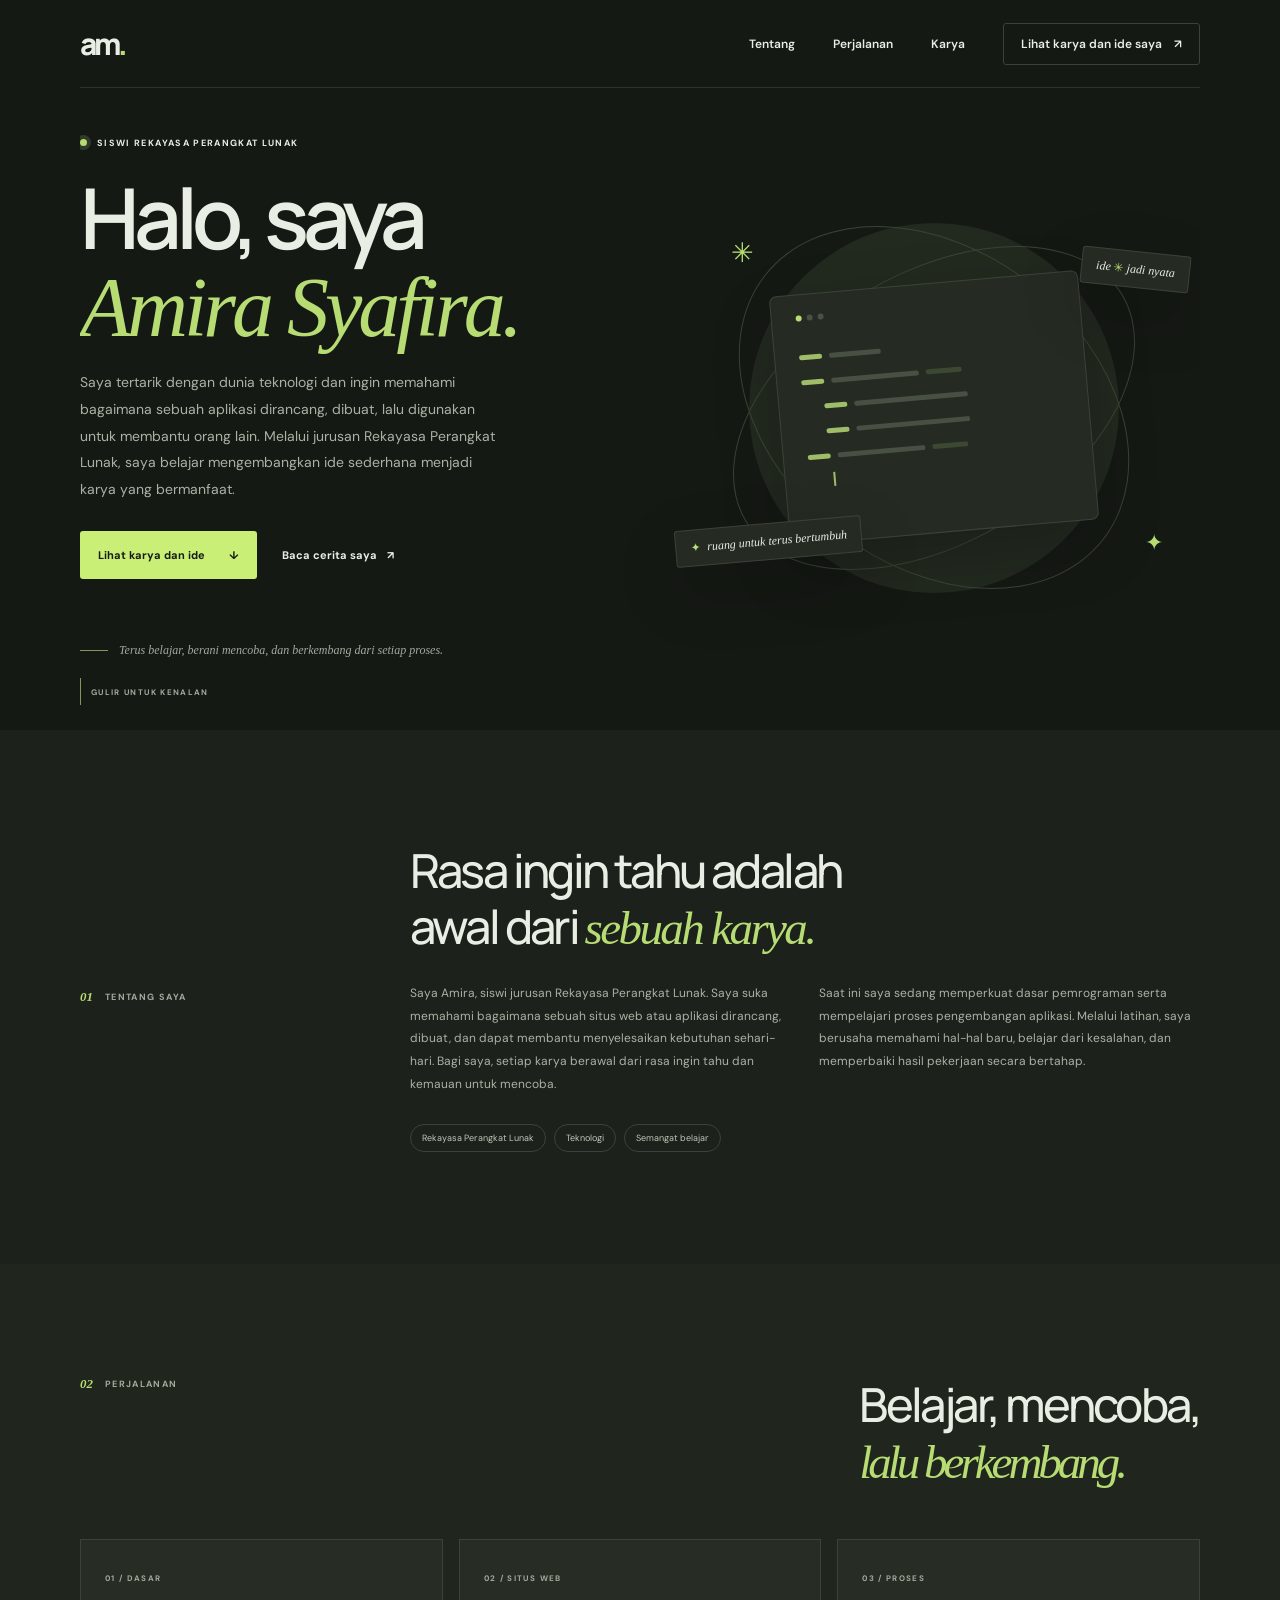
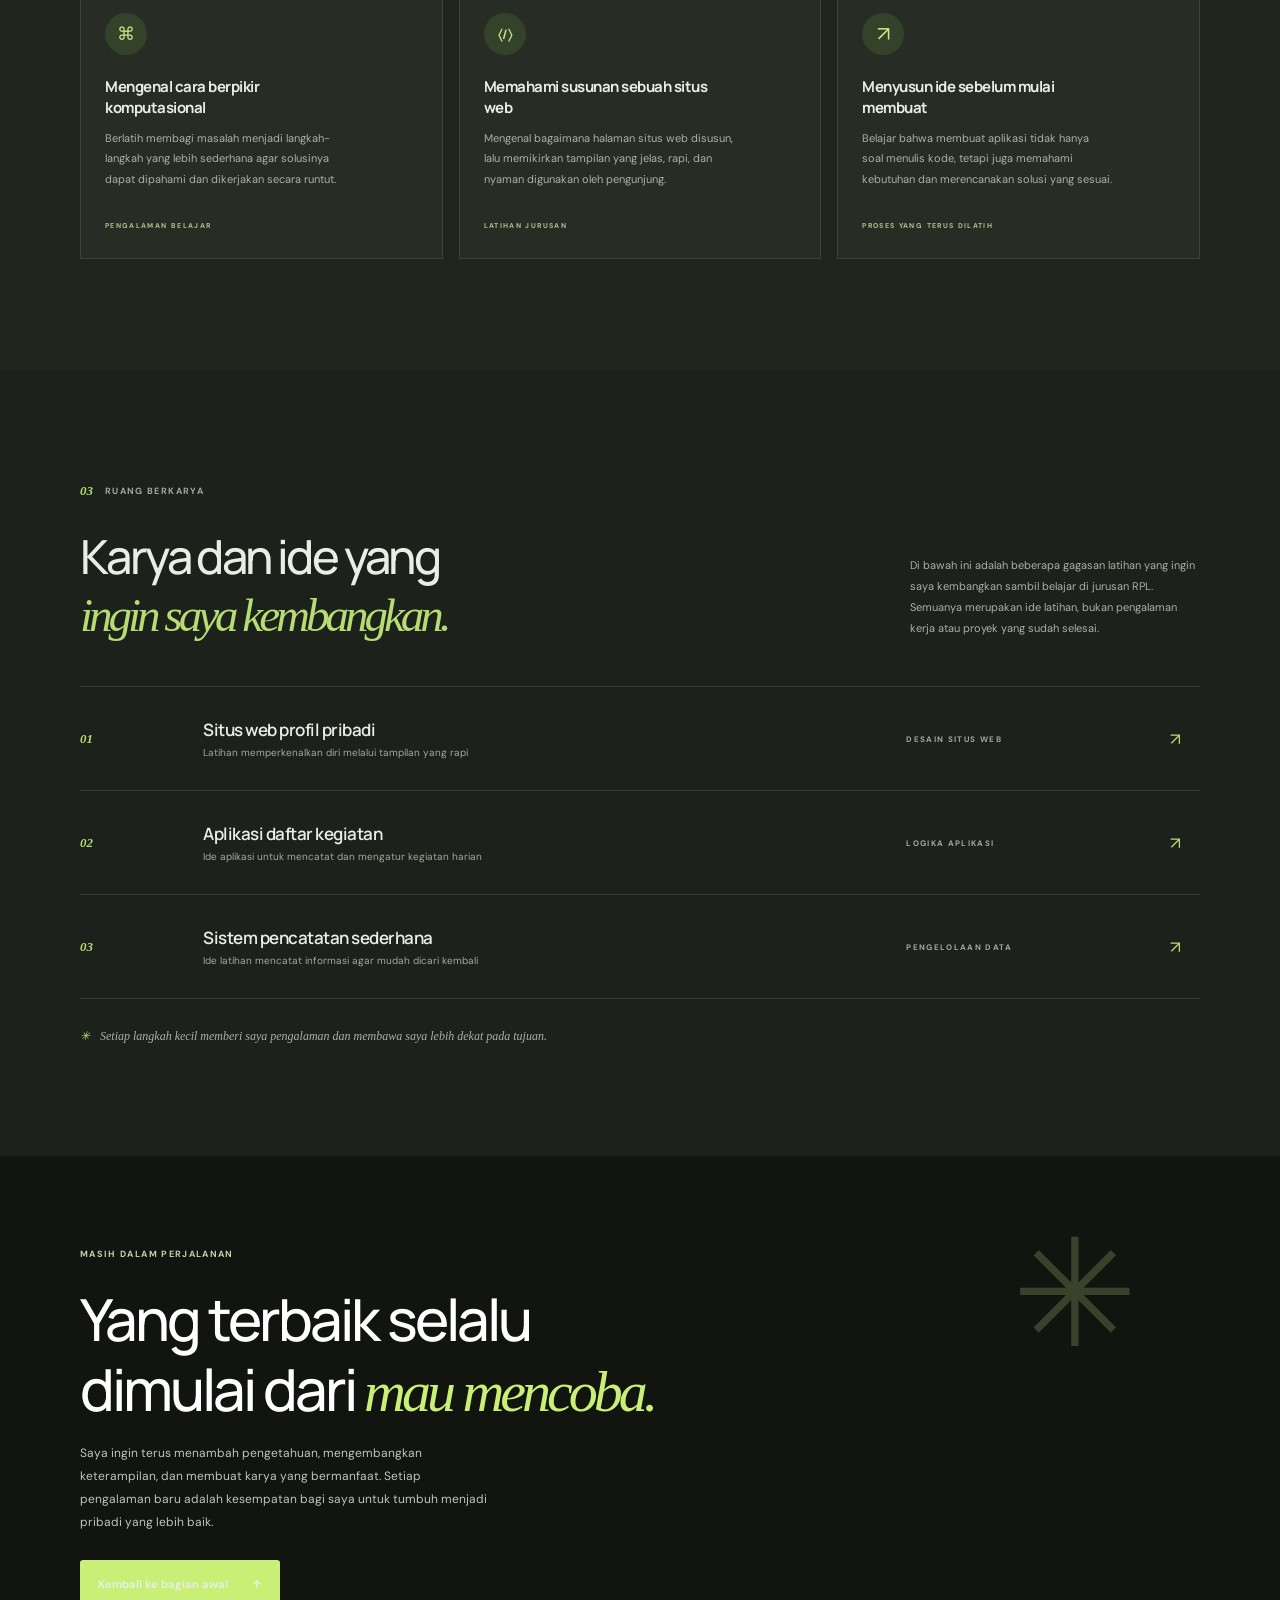
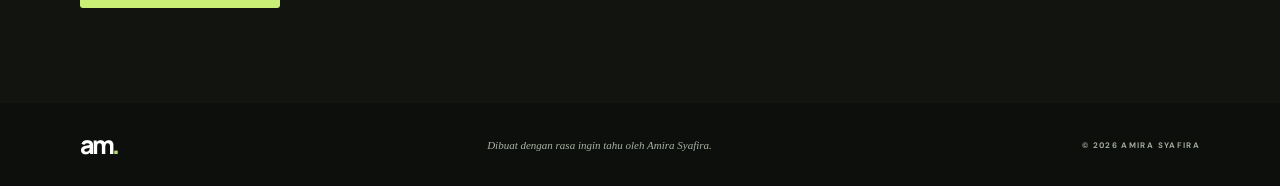
==== index.html @ 63b71360 "Add files via upload" ====
<!doctype html>
<html lang="id">
  <head>
    <meta charset="UTF-8" />
    <meta name="viewport" content="width=device-width, initial-scale=1.0" />
    <meta
      name="description"
      content="Portofolio Amira Syafira, siswi Rekayasa Perangkat Lunak yang tertarik mempelajari pembuatan situs web dan aplikasi."
    />
    <title>Amira Syafira — Portofolio RPL</title>
    <link rel="preconnect" href="https://fonts.googleapis.com" />
    <link rel="preconnect" href="https://fonts.gstatic.com" crossorigin />
    <link
      href="https://fonts.googleapis.com/css2?family=DM+Sans:wght@400;500;600;700&family=Manrope:wght@400;500;600;700;800&display=swap"
      rel="stylesheet"
    />
    <link rel="stylesheet" href="style.css" />
    <script src="script.js" defer></script>
  </head>
  <body>
    <header class="site-header">
      <nav class="nav container" aria-label="Navigasi utama">
        <a class="brand" href="#beranda" aria-label="Amira, kembali ke beranda">
          am<span>.</span>
        </a>
        <button
          class="menu-toggle"
          type="button"
          aria-label="Buka menu"
          aria-expanded="false"
          aria-controls="nav-links"
        >
          <span></span>
          <span></span>
        </button>
        <div class="nav-links" id="nav-links">
          <a href="#tentang">Tentang</a>
          <a href="#perjalanan">Perjalanan</a>
          <a href="#karya">Karya</a>
          <a class="nav-cta" href="#karya">Lihat karya dan ide saya <span>↗</span></a>
        </div>
      </nav>
    </header>

    <main>
      <section class="hero container" id="beranda">
        <div class="hero-copy">
          <p class="eyebrow"><span class="status-dot"></span> SISWI REKAYASA PERANGKAT LUNAK</p>
          <h1>Halo, saya<br /><span>Amira Syafira.</span></h1>
          <p class="hero-description">
            Saya tertarik dengan dunia teknologi dan ingin memahami bagaimana
            sebuah aplikasi dirancang, dibuat, lalu digunakan untuk membantu
            orang lain. Melalui jurusan Rekayasa Perangkat Lunak, saya belajar
            mengembangkan ide sederhana menjadi karya yang bermanfaat.
          </p>
          <div class="hero-actions">
            <a class="button button-dark" href="#karya">Lihat karya dan ide <span>↓</span></a>
            <a class="text-link" href="#tentang">Baca cerita saya <span>↗</span></a>
          </div>
          <div class="hero-note">
            <span class="note-line"></span>
            <span>Terus belajar, berani mencoba, dan berkembang dari setiap proses.</span>
          </div>
        </div>
        <div class="hero-art" aria-label="Ilustrasi dekoratif bertema teknologi">
          <div class="art-orbit orbit-one"></div>
          <div class="art-orbit orbit-two"></div>
          <div class="art-card">
            <div class="art-card-top"><span></span><span></span><span></span></div>
            <div class="code-line line-short"><i></i><b></b></div>
            <div class="code-line"><i></i><b></b><em></em></div>
            <div class="code-line line-indent"><i></i><b></b></div>
            <div class="code-line line-indent line-short"><i></i><b></b></div>
            <div class="code-line"><i></i><b></b><em></em></div>
            <div class="code-cursor"></div>
          </div>
          <div class="art-sticker sticker-top">ide <span>✳</span> jadi nyata</div>
          <div class="art-sticker sticker-bottom"><span class="sparkle">✦</span> ruang untuk terus bertumbuh</div>
          <div class="art-star star-one">✳</div>
          <div class="art-star star-two">✦</div>
        </div>
        <a class="scroll-hint" href="#tentang"><span></span> GULIR UNTUK KENALAN</a>
      </section>

      <section class="about section" id="tentang">
        <div class="container about-grid">
          <div class="section-label">
            <span class="section-number">01</span>
            <span>TENTANG SAYA</span>
          </div>
          <div class="about-content">
            <h2>Rasa ingin tahu adalah<br />awal dari <span>sebuah karya.</span></h2>
            <div class="about-columns">
              <p>
                Saya Amira, siswi jurusan Rekayasa Perangkat Lunak. Saya suka
                memahami bagaimana sebuah situs web atau aplikasi dirancang,
                dibuat, dan dapat membantu menyelesaikan kebutuhan sehari-hari.
                Bagi saya, setiap karya berawal dari rasa ingin tahu dan
                kemauan untuk mencoba.
              </p>
              <p>
                Saat ini saya sedang memperkuat dasar pemrograman serta
                mempelajari proses pengembangan aplikasi. Melalui latihan,
                saya berusaha memahami hal-hal baru, belajar dari kesalahan,
                dan memperbaiki hasil pekerjaan secara bertahap.
              </p>
            </div>
            <div class="about-tags">
              <span>Rekayasa Perangkat Lunak</span><span>Teknologi</span><span>Semangat belajar</span>
            </div>
          </div>
        </div>
      </section>

      <section class="journey section" id="perjalanan">
        <div class="container">
          <div class="section-heading">
            <div class="section-label">
              <span class="section-number">02</span>
              <span>PERJALANAN</span>
            </div>
            <h2>Belajar, mencoba,<br /><span>lalu berkembang.</span></h2>
          </div>
          <div class="journey-grid">
            <article class="journey-card">
              <span class="card-index">01 / DASAR</span>
              <div class="journey-icon">⌘</div>
              <h3>Mengenal cara berpikir komputasional</h3>
              <p>
                Berlatih membagi masalah menjadi langkah-langkah yang lebih
                sederhana agar solusinya dapat dipahami dan dikerjakan secara
                runtut.
              </p>
              <span class="card-caption">PENGALAMAN BELAJAR</span>
            </article>
            <article class="journey-card">
              <span class="card-index">02 / SITUS WEB</span>
              <div class="journey-icon icon-web">〈/〉</div>
              <h3>Memahami susunan sebuah situs web</h3>
              <p>
                Mengenal bagaimana halaman situs web disusun, lalu memikirkan
                tampilan yang jelas, rapi, dan nyaman digunakan oleh pengunjung.
              </p>
              <span class="card-caption">LATIHAN JURUSAN</span>
            </article>
            <article class="journey-card">
              <span class="card-index">03 / PROSES</span>
              <div class="journey-icon icon-process">↗</div>
              <h3>Menyusun ide sebelum mulai membuat</h3>
              <p>
                Belajar bahwa membuat aplikasi tidak hanya soal menulis kode,
                tetapi juga memahami kebutuhan dan merencanakan solusi yang
                sesuai.
              </p>
              <span class="card-caption">PROSES YANG TERUS DILATIH</span>
            </article>
          </div>
        </div>
      </section>

      <section class="work section" id="karya">
        <div class="container">
          <div class="work-heading">
            <div>
              <div class="section-label">
                <span class="section-number">03</span>
                <span>RUANG BERKARYA</span>
              </div>
              <h2>              Karya dan ide yang<br /><span>ingin saya kembangkan.</span></h2>
            </div>
            <p>
              Di bawah ini adalah beberapa gagasan latihan yang ingin saya
              kembangkan sambil belajar di jurusan RPL. Semuanya merupakan ide
              latihan, bukan pengalaman kerja atau proyek yang sudah selesai.
            </p>
          </div>
          <div class="project-list">
            <article class="project-row">
              <span class="project-number">01</span>
              <div class="project-name">
                <h3>Situs web profil pribadi</h3>
                <p>Latihan memperkenalkan diri melalui tampilan yang rapi</p>
              </div>
              <span class="project-type">DESAIN SITUS WEB</span>
              <span class="project-arrow" aria-hidden="true">↗</span>
            </article>
            <article class="project-row">
              <span class="project-number">02</span>
              <div class="project-name">
                <h3>Aplikasi daftar kegiatan</h3>
                <p>Ide aplikasi untuk mencatat dan mengatur kegiatan harian</p>
              </div>
              <span class="project-type">LOGIKA APLIKASI</span>
              <span class="project-arrow" aria-hidden="true">↗</span>
            </article>
            <article class="project-row">
              <span class="project-number">03</span>
              <div class="project-name">
                <h3>Sistem pencatatan sederhana</h3>
                <p>Ide latihan mencatat informasi agar mudah dicari kembali</p>
              </div>
              <span class="project-type">PENGELOLAAN DATA</span>
              <span class="project-arrow" aria-hidden="true">↗</span>
            </article>
          </div>
          <p class="work-footnote"><span>✳</span> Setiap langkah kecil memberi saya pengalaman dan membawa saya lebih dekat pada tujuan.</p>
        </div>
      </section>

      <section class="closing">
        <div class="container closing-content">
          <p class="eyebrow">MASIH DALAM PERJALANAN</p>
          <h2>Yang terbaik selalu<br />dimulai dari <span>mau mencoba.</span></h2>
          <p>
            Saya ingin terus menambah pengetahuan, mengembangkan keterampilan,
            dan membuat karya yang bermanfaat. Setiap pengalaman baru adalah
            kesempatan bagi saya untuk tumbuh menjadi pribadi yang lebih baik.
          </p>
          <a class="button button-light" href="#beranda">Kembali ke bagian awal <span>↑</span></a>
          <div class="closing-decoration">✳</div>
        </div>
      </section>
    </main>

    <footer class="footer">
      <div class="container footer-content">
        <a class="brand" href="#beranda">am<span>.</span></a>
        <p>Dibuat dengan rasa ingin tahu oleh Amira Syafira.</p>
        <span>© <span id="year"></span> AMIRA SYAFIRA</span>
      </div>
    </footer>
  </body>
</html>
---- style.css ----
:root {
  color-scheme: dark;
  --ink: #e9eee5;
  --muted: #aab2a4;
  --paper: #151914;
  --white: #f3f5ef;
  --green: #c9ef77;
  --line: #343a31;
  --serif: Georgia, "Times New Roman", serif;
  --sans: "DM Sans", sans-serif;
  --display: "Manrope", sans-serif;
}

* {
  box-sizing: border-box;
}

html {
  scroll-behavior: smooth;
}

body {
  margin: 0;
  color: var(--ink);
  background: var(--paper);
  font-family: var(--sans);
  -webkit-font-smoothing: antialiased;
}

a {
  color: inherit;
  text-decoration: none;
}

.container {
  width: min(1120px, calc(100% - 64px));
  margin: 0 auto;
}

.site-header {
  position: absolute;
  z-index: 5;
  top: 0;
  right: 0;
  left: 0;
}

.nav {
  display: flex;
  height: 88px;
  align-items: center;
  justify-content: space-between;
  border-bottom: 1px solid rgb(32 35 31 / 9%);
}

.brand {
  font-family: var(--display);
  font-size: 30px;
  font-weight: 800;
  letter-spacing: -3px;
}

.brand span {
  color: #7a9e33;
}

.nav-links {
  display: flex;
  align-items: center;
  gap: 38px;
  font-size: 12px;
  font-weight: 600;
}

.nav-links > a:not(.nav-cta) {
  transition: color 180ms ease;
}

.nav-links > a:not(.nav-cta):hover,
.text-link:hover {
  color: #688a28;
}

.nav-cta {
  padding: 12px 17px;
  border: 1px solid #d9dcd4;
  border-radius: 3px;
}

.nav-cta span {
  margin-left: 9px;
}

.menu-toggle {
  display: none;
}

.hero {
  position: relative;
  display: grid;
  overflow: clip;
  min-height: 730px;
  grid-template-columns: 1.05fr 0.95fr;
  align-items: center;
  padding-top: 85px;
}

.hero-copy {
  position: relative;
  z-index: 1;
  padding: 22px 0 42px;
}

.eyebrow,
.section-label,
.card-index,
.card-caption,
.project-number,
.project-type,
.scroll-hint,
.footer-content > span {
  font-size: 9px;
  font-weight: 700;
  letter-spacing: 1.35px;
}

.eyebrow {
  display: flex;
  align-items: center;
  gap: 10px;
}

.status-dot {
  width: 7px;
  height: 7px;
  border-radius: 50%;
  background: #81a53e;
  box-shadow: 0 0 0 4px #e8efd9;
}

h1,
h2,
h3,
p {
  margin-top: 0;
}

.hero h1 {
  margin: 24px 0 18px;
  font-family: var(--display);
  font-size: clamp(52px, 6.7vw, 84px);
  font-weight: 600;
  letter-spacing: -6px;
  line-height: 1.04;
}

.hero h1 span,
.section-heading h2 span,
.work-heading h2 span,
.closing h2 span {
  color: #809e42;
  font-family: var(--serif);
  font-weight: 400;
  font-style: italic;
  letter-spacing: -4px;
}

.hero-description {
  max-width: 430px;
  color: var(--muted);
  font-size: 14px;
  line-height: 1.9;
}

.hero-actions {
  display: flex;
  align-items: center;
  gap: 25px;
  margin-top: 29px;
}

.button {
  display: inline-flex;
  min-height: 48px;
  align-items: center;
  justify-content: center;
  gap: 24px;
  padding: 0 18px;
  border-radius: 3px;
  font-size: 11px;
  font-weight: 700;
  transition: transform 180ms ease, background 180ms ease;
}

.button:hover {
  transform: translateY(-2px);
}

.button-dark {
  color: var(--white);
  background: var(--ink);
}

.button-dark:hover {
  background: #3b4431;
}

.text-link {
  font-size: 11px;
  font-weight: 700;
  transition: color 180ms ease;
}

.text-link span {
  margin-left: 7px;
}

.hero-note {
  display: flex;
  align-items: center;
  gap: 11px;
  margin-top: 64px;
  color: #83877e;
  font-family: var(--serif);
  font-size: 12px;
  font-style: italic;
}

.note-line {
  width: 28px;
  height: 1px;
  background: #a7b67c;
}

.hero-art {
  position: relative;
  display: grid;
  min-height: 470px;
  place-items: center;
  isolation: isolate;
}

.hero-art::before {
  position: absolute;
  z-index: -2;
  width: 370px;
  height: 370px;
  border-radius: 50%;
  background: #eef0e7;
  content: "";
}

.art-orbit {
  position: absolute;
  z-index: -1;
  width: 440px;
  height: 270px;
  border: 1px solid #dce1d2;
  border-radius: 50%;
  transform: rotate(-31deg);
}

.orbit-two {
  width: 430px;
  height: 315px;
  transform: rotate(38deg);
}

.art-card {
  position: relative;
  width: 310px;
  min-height: 250px;
  padding: 20px 24px;
  border: 1px solid #e6e8df;
  border-radius: 7px;
  background: #fff;
  box-shadow: 0 24px 65px rgb(34 42 23 / 10%);
  transform: rotate(-5deg);
}

.art-card-top {
  display: flex;
  gap: 5px;
  margin-bottom: 28px;
}

.art-card-top span {
  width: 6px;
  height: 6px;
  border-radius: 50%;
  background: #e1e4dc;
}

.art-card-top span:first-child {
  background: #b6d681;
}

.code-line {
  display: flex;
  height: 17px;
  align-items: center;
  gap: 7px;
  margin-bottom: 8px;
}

.code-line i,
.code-line b,
.code-line em {
  display: block;
  height: 5px;
  border-radius: 5px;
}

.code-line i {
  width: 23px;
  background: #b4c77c;
}

.code-line b {
  width: 88px;
  background: #e5e8e0;
}

.code-line em {
  width: 36px;
  background: #dce7c7;
}

.line-short b {
  width: 52px;
}

.line-indent {
  padding-left: 21px;
}

.line-indent b {
  width: 114px;
}

.code-cursor {
  width: 2px;
  height: 14px;
  margin: 5px 0 0 24px;
  background: #829e4b;
}

.art-sticker {
  position: absolute;
  padding: 10px 14px;
  border: 1px solid #e3e5dc;
  border-radius: 3px;
  background: #fff;
  box-shadow: 0 8px 26px rgb(34 42 23 / 6%);
  font-family: var(--serif);
  font-size: 12px;
  font-style: italic;
}

.sticker-top {
  top: 78px;
  right: 10px;
  transform: rotate(6deg);
}

.sticker-top span {
  color: #86a84e;
  font-style: normal;
}

.sticker-bottom {
  bottom: 83px;
  left: 7px;
  transform: rotate(-5deg);
}

.sparkle {
  margin-right: 4px;
  color: #91aa63;
  font-style: normal;
}

.art-star {
  position: absolute;
  color: #819e46;
}

.star-one {
  top: 62px;
  left: 63px;
  font-size: 27px;
}

.star-two {
  right: 37px;
  bottom: 86px;
  font-size: 22px;
}

.scroll-hint {
  position: absolute;
  bottom: 25px;
  left: 0;
  display: flex;
  align-items: center;
  gap: 10px;
  color: #92968d;
  font-size: 8px;
}

.scroll-hint span {
  width: 1px;
  height: 27px;
  background: #aab786;
}

.section {
  padding: 112px 0;
}

.about {
  background: #fff;
}

.about-grid {
  display: grid;
  grid-template-columns: 0.72fr 2fr;
  gap: 45px;
}

.section-label {
  display: flex;
  align-items: center;
  gap: 12px;
  color: #656a60;
}

.section-number {
  color: #8ca75a;
  font-family: var(--serif);
  font-size: 13px;
  font-style: italic;
  letter-spacing: 0;
}

.about-content h2,
.section-heading h2,
.work-heading h2,
.closing h2 {
  margin-bottom: 25px;
  font-family: var(--display);
  font-size: clamp(32px, 4vw, 47px);
  font-weight: 500;
  letter-spacing: -2.6px;
  line-height: 1.2;
}

.about-content h2 span {
  color: #809e42;
  font-family: var(--serif);
  font-weight: 400;
  font-style: italic;
}

.about-columns {
  display: grid;
  grid-template-columns: 1fr 1fr;
  gap: 28px;
}

.about-columns p,
.journey-card p,
.work-heading > p,
.closing-content > p:not(.eyebrow) {
  color: var(--muted);
  font-size: 12px;
  line-height: 1.9;
}

.about-tags {
  display: flex;
  flex-wrap: wrap;
  gap: 8px;
  margin-top: 16px;
}

.about-tags span {
  padding: 7px 11px;
  border: 1px solid #e4e7de;
  border-radius: 30px;
  color: #656a60;
  font-size: 9px;
}

.journey {
  background: #f1f3eb;
}

.section-heading {
  display: flex;
  align-items: flex-start;
  justify-content: space-between;
  margin-bottom: 48px;
}

.section-heading .section-label {
  margin-bottom: 29px;
}

.section-heading h2,
.work-heading h2 {
  margin-bottom: 0;
}

.journey-grid {
  display: grid;
  grid-template-columns: repeat(3, 1fr);
  gap: 16px;
}

.journey-card {
  position: relative;
  min-height: 280px;
  padding: 25px 24px;
  border: 1px solid #e1e5d9;
  background: rgb(255 255 255 / 54%);
}

.card-index {
  color: #92978d;
  font-size: 8px;
}

.journey-icon {
  display: grid;
  width: 42px;
  height: 42px;
  margin: 27px 0 21px;
  place-items: center;
  border-radius: 50%;
  background: #e5edda;
  color: #617c34;
  font-size: 18px;
}

.icon-web {
  font-family: var(--display);
  font-size: 13px;
  font-weight: 700;
}

.icon-process {
  font-size: 21px;
}

.journey-card h3 {
  max-width: 230px;
  margin-bottom: 10px;
  font-family: var(--display);
  font-size: 15px;
  font-weight: 700;
  letter-spacing: -0.5px;
  line-height: 1.4;
}

.journey-card p {
  max-width: 250px;
  margin-bottom: 22px;
  font-size: 11px;
}

.card-caption {
  color: #899274;
  font-size: 7px;
}

.work {
  background: #fff;
}

.work-heading {
  display: flex;
  align-items: flex-end;
  justify-content: space-between;
  margin-bottom: 43px;
}

.work-heading .section-label {
  margin-bottom: 29px;
}

.work-heading > p {
  max-width: 290px;
  margin-bottom: 4px;
  font-size: 11px;
}

.project-list {
  border-top: 1px solid var(--line);
}

.project-row {
  display: grid;
  min-height: 104px;
  grid-template-columns: 0.35fr 2fr 0.75fr 30px;
  align-items: center;
  border-bottom: 1px solid var(--line);
  transition: padding 180ms ease, background 180ms ease;
}

.project-row:hover {
  padding-right: 12px;
  padding-left: 12px;
  background: #fafbf7;
}

.project-number {
  color: #92a66b;
  font-family: var(--serif);
  font-size: 13px;
  font-style: italic;
  letter-spacing: 0;
}

.project-name h3 {
  margin-bottom: 5px;
  font-family: var(--display);
  font-size: 17px;
  font-weight: 600;
  letter-spacing: -0.5px;
}

.project-name p {
  margin-bottom: 0;
  color: #8a8e85;
  font-size: 10px;
}

.project-type {
  color: #8a8e85;
  font-size: 8px;
}

.project-arrow {
  color: #829e4b;
  font-size: 17px;
}

.work-footnote {
  margin: 30px 0 0;
  color: #777d71;
  font-family: var(--serif);
  font-size: 12px;
  font-style: italic;
}

.work-footnote span {
  margin-right: 7px;
  color: #8da655;
}

.closing {
  overflow: hidden;
  background: #242820;
  color: #fff;
}

.closing-content {
  position: relative;
  padding-top: 92px;
  padding-bottom: 95px;
}

.closing .eyebrow {
  color: #c5d3ab;
}

.closing h2 {
  margin: 24px 0 16px;
  font-size: clamp(37px, 5vw, 58px);
  letter-spacing: -3px;
}

.closing h2 span {
  color: var(--green);
}

.closing-content > p:not(.eyebrow) {
  max-width: 410px;
  margin-bottom: 27px;
  color: #c1c5ba;
}

.button-light {
  color: var(--ink);
  background: var(--green);
}

.button-light:hover {
  background: #d9f6a0;
}

.closing-decoration {
  position: absolute;
  top: 64px;
  right: 62px;
  color: #687151;
  font-size: 150px;
  line-height: 1;
}

.footer {
  background: #1d201a;
  color: #c6c9c0;
}

.footer-content {
  display: flex;
  min-height: 83px;
  align-items: center;
  justify-content: space-between;
}

.footer .brand {
  color: #fff;
  font-size: 25px;
}

.footer-content p {
  margin: 0;
  color: #92978c;
  font-family: var(--serif);
  font-size: 11px;
  font-style: italic;
}

.footer-content > span {
  color: #92978c;
  font-size: 8px;
}

@media (max-width: 800px) {
  .container {
    width: min(100% - 40px, 620px);
  }

  .nav {
    height: 75px;
  }

  .menu-toggle {
    display: grid;
    width: 42px;
    height: 42px;
    align-content: center;
    justify-items: center;
    gap: 6px;
    border: 1px solid #d9dcd4;
    border-radius: 3px;
    background: transparent;
  }

  .menu-toggle span {
    width: 16px;
    height: 1px;
    background: var(--ink);
    transition: transform 180ms ease;
  }

  .menu-toggle[aria-expanded="true"] span:first-child {
    transform: translateY(3.5px) rotate(45deg);
  }

  .menu-toggle[aria-expanded="true"] span:last-child {
    transform: translateY(-3.5px) rotate(-45deg);
  }

  .nav-links {
    position: absolute;
    top: 66px;
    right: 20px;
    left: 20px;
    display: none;
    align-items: stretch;
    gap: 0;
    padding: 10px 18px;
    border: 1px solid var(--line);
    background: #fff;
    box-shadow: 0 14px 35px rgb(32 35 31 / 8%);
  }

  .nav-links.is-open {
    display: flex;
    flex-direction: column;
  }

  .nav-links > a:not(.nav-cta) {
    padding: 13px 0;
    border-bottom: 1px solid #eff0ec;
  }

  .nav-cta {
    align-self: flex-start;
    margin: 12px 0 5px;
  }

  .hero {
    min-height: auto;
    grid-template-columns: 1fr;
    padding-top: 145px;
    padding-bottom: 90px;
  }

  .hero-copy {
    padding-bottom: 0;
  }

  .hero h1 {
    font-size: clamp(55px, 12vw, 76px);
    letter-spacing: -4px;
  }

  .hero-art {
    min-height: 400px;
    margin-top: 13px;
  }

  .hero-art::before {
    width: 310px;
    height: 310px;
  }

  .art-orbit {
    width: 360px;
    height: 240px;
  }

  .orbit-two {
    width: 370px;
    height: 250px;
  }

  .sticker-top {
    right: 4px;
  }

  .sticker-bottom {
    left: 0;
  }

  .scroll-hint {
    bottom: 20px;
  }

  .section {
    padding: 80px 0;
  }

  .about-grid {
    grid-template-columns: 1fr;
    gap: 29px;
  }

  .section-heading {
    display: block;
  }

  .journey-grid {
    grid-template-columns: 1fr;
  }

  .journey-card {
    min-height: 245px;
  }

  .journey-icon {
    margin-top: 19px;
  }

  .work-heading {
    display: block;
  }

  .work-heading > p {
    margin-top: 20px;
  }

  .project-row {
    grid-template-columns: 32px 1fr 25px;
    gap: 9px;
    padding: 15px 0;
  }

  .project-type {
    display: none;
  }

  .project-name h3 {
    font-size: 15px;
  }

  .closing-content {
    padding-top: 75px;
    padding-bottom: 78px;
  }

  .closing-decoration {
    top: 45px;
    right: 20px;
    font-size: 90px;
    opacity: 0.5;
  }

  .footer-content {
    min-height: 110px;
    flex-wrap: wrap;
    justify-content: space-between;
    padding-top: 18px;
    padding-bottom: 18px;
  }

  .footer-content p {
    order: 3;
    width: 100%;
  }
}

@media (max-width: 480px) {
  .container {
    width: calc(100% - 36px);
  }

  .hero {
    padding-top: 128px;
  }

  .hero h1 {
    font-size: clamp(44px, 14vw, 52px);
  }

  .hero-description {
    font-size: 13px;
  }

  .hero-art {
    min-height: 330px;
    transform: scale(0.86);
    transform-origin: center;
  }

  .orbit-two {
    width: 350px;
  }

  .about-columns {
    grid-template-columns: 1fr;
    gap: 3px;
  }

  .about-content h2,
  .section-heading h2,
  .work-heading h2 {
    font-size: 34px;
  }

  .closing h2 {
    font-size: 41px;
  }
}

@media (prefers-reduced-motion: reduce) {
  *,
  *::before,
  *::after {
    scroll-behavior: auto !important;
    transition-duration: 0.01ms !important;
  }
}

.nav {
  border-bottom-color: rgb(233 238 229 / 12%);
}

.brand span,
.hero h1 span,
.section-heading h2 span,
.work-heading h2 span,
.about-content h2 span {
  color: #b6dc73;
}

.nav-links > a:not(.nav-cta):hover,
.text-link:hover {
  color: var(--green);
}

.nav-cta {
  border-color: #3b4338;
}

.status-dot {
  background: #b6dc73;
  box-shadow: 0 0 0 4px #303a28;
}

.button-dark {
  color: #171b14;
  background: var(--green);
}

.button-dark:hover {
  background: #d7f69a;
}

.hero-note {
  color: #a2aa9c;
}

.note-line,
.scroll-hint span {
  background: #81975c;
}

.hero-art::before {
  background: #22291f;
}

.art-orbit {
  border-color: #3a4434;
}

.art-card,
.art-sticker {
  border-color: #3b4338;
  background: #252b23;
  box-shadow: 0 24px 65px rgb(0 0 0 / 20%);
}

.art-card-top span {
  background: #4a5146;
}

.art-card-top span:first-child {
  background: #b6dc73;
}

.code-line b {
  background: #485044;
}

.code-line em {
  background: #3c4930;
}

.code-line i,
.code-cursor,
.sticker-top span,
.sparkle,
.art-star {
  color: #b6dc73;
}

.code-line i,
.code-cursor {
  background: #9fbd68;
}

.scroll-hint,
.section-label,
.card-index,
.project-name p,
.project-type,
.footer-content > span {
  color: #a2aa9c;
}

.about,
.work {
  background: #1c211b;
}

.section-number,
.project-number,
.project-arrow,
.work-footnote span {
  color: #b6dc73;
}

.about-tags span {
  border-color: #3b4338;
  color: #c0c8b9;
}

.journey {
  background: #20261e;
}

.journey-card {
  border-color: #3a4335;
  background: #272d24;
}

.journey-icon {
  background: #35422a;
  color: #c3e68b;
}

.card-caption {
  color: #b2c18f;
}

.project-row:hover {
  background: #252b23;
}

.work-footnote,
.footer-content p {
  color: #aab2a4;
}

.closing {
  background: #11140f;
}

.closing-decoration {
  color: #39432c;
}

.footer {
  background: #0c0f0b;
}

.footer-content > span {
  color: #a2aa9c;
}

@media (max-width: 800px) {
  .menu-toggle {
    border-color: #3b4338;
  }

  .menu-toggle span {
    background: var(--ink);
  }

  .nav-links {
    border-color: #3b4338;
    background: #20251e;
    box-shadow: 0 14px 35px rgb(0 0 0 / 28%);
  }

  .nav-links > a:not(.nav-cta) {
    border-bottom-color: #343a31;
  }

  .hero-art::before {
    background: #20261e;
  }
}
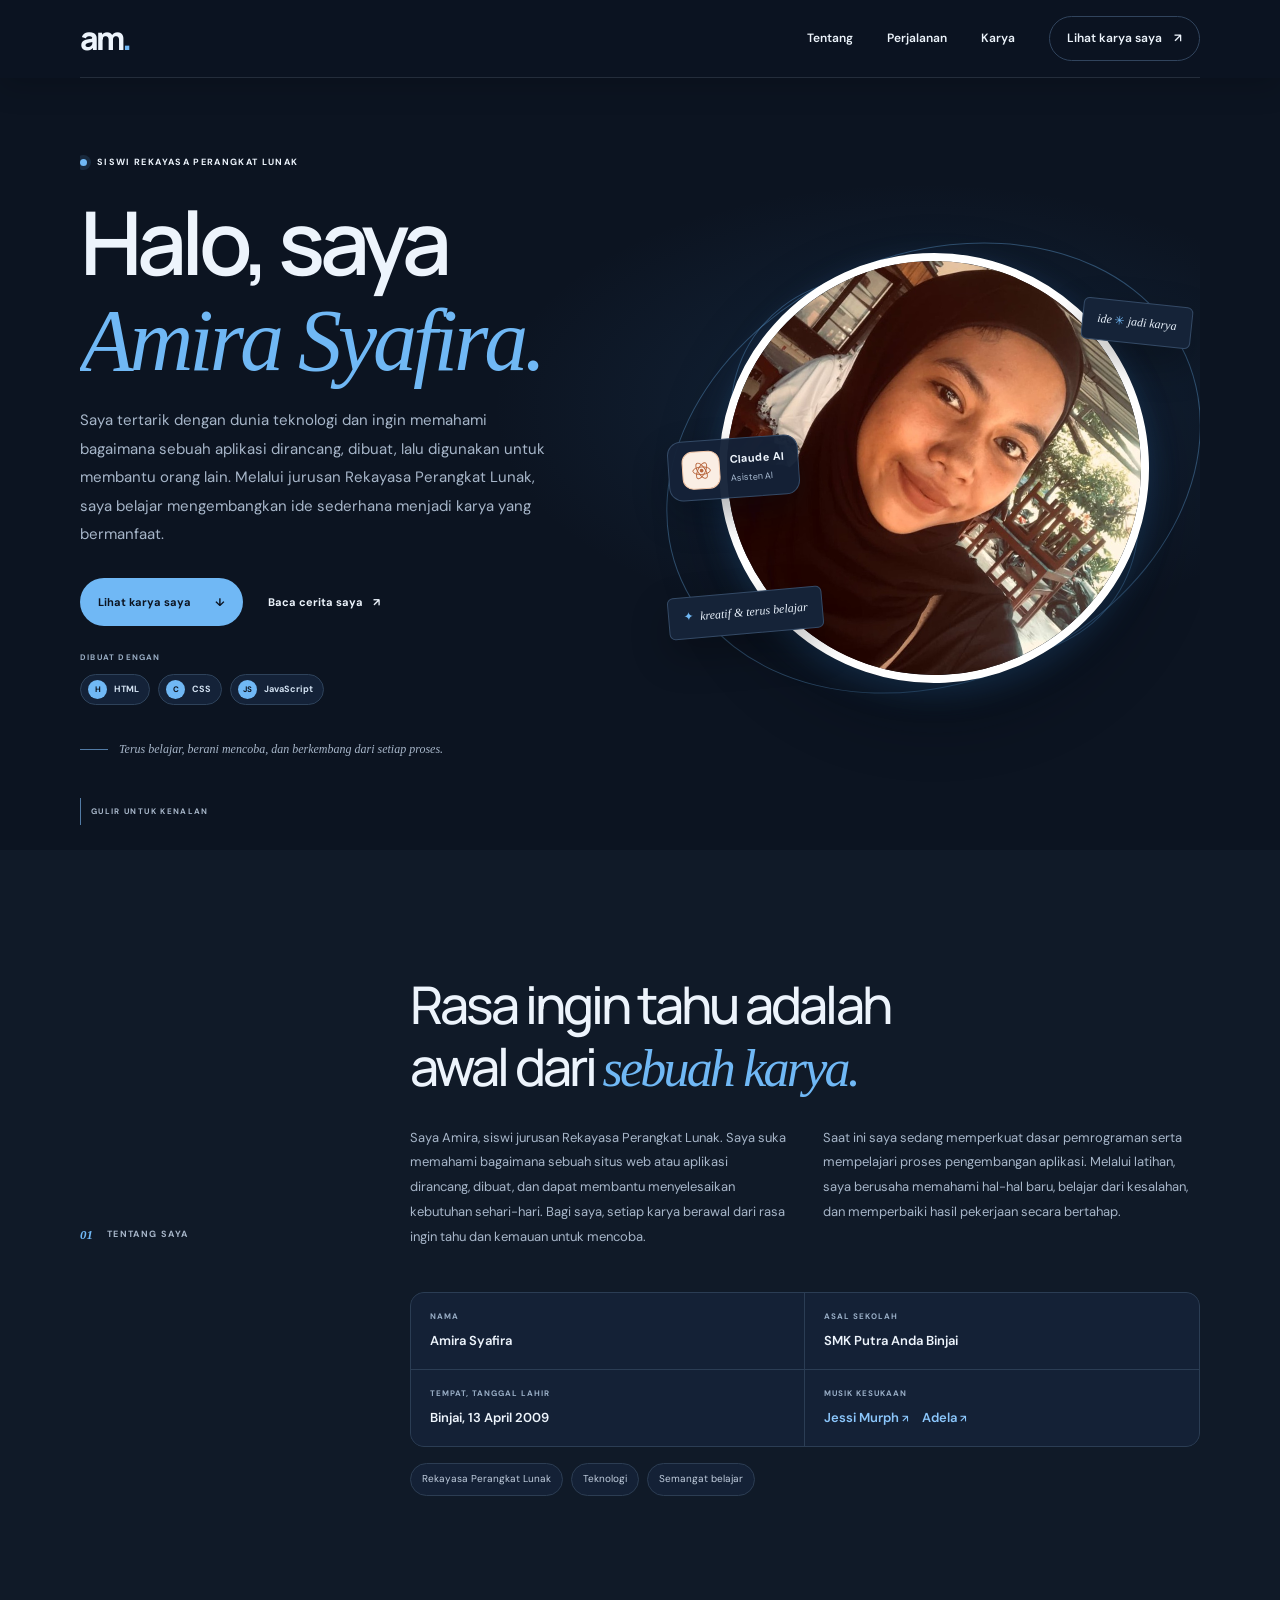
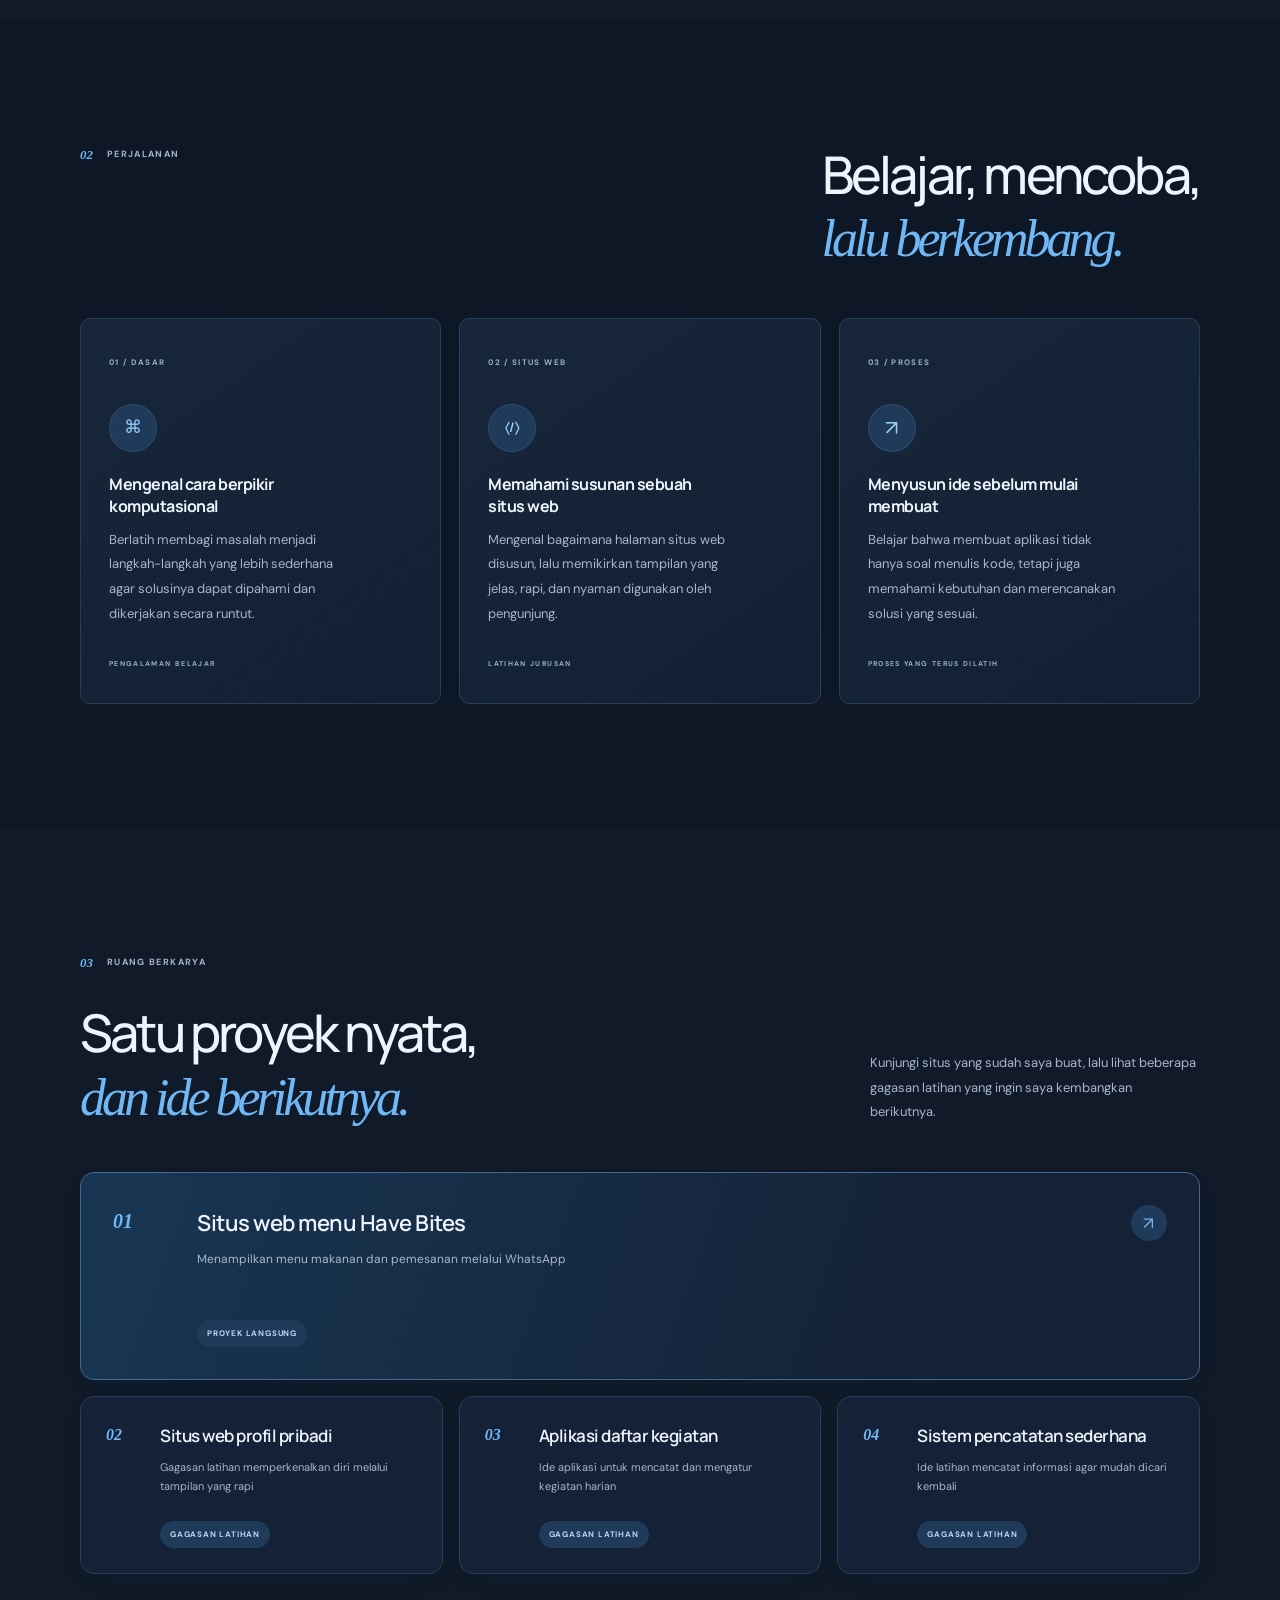
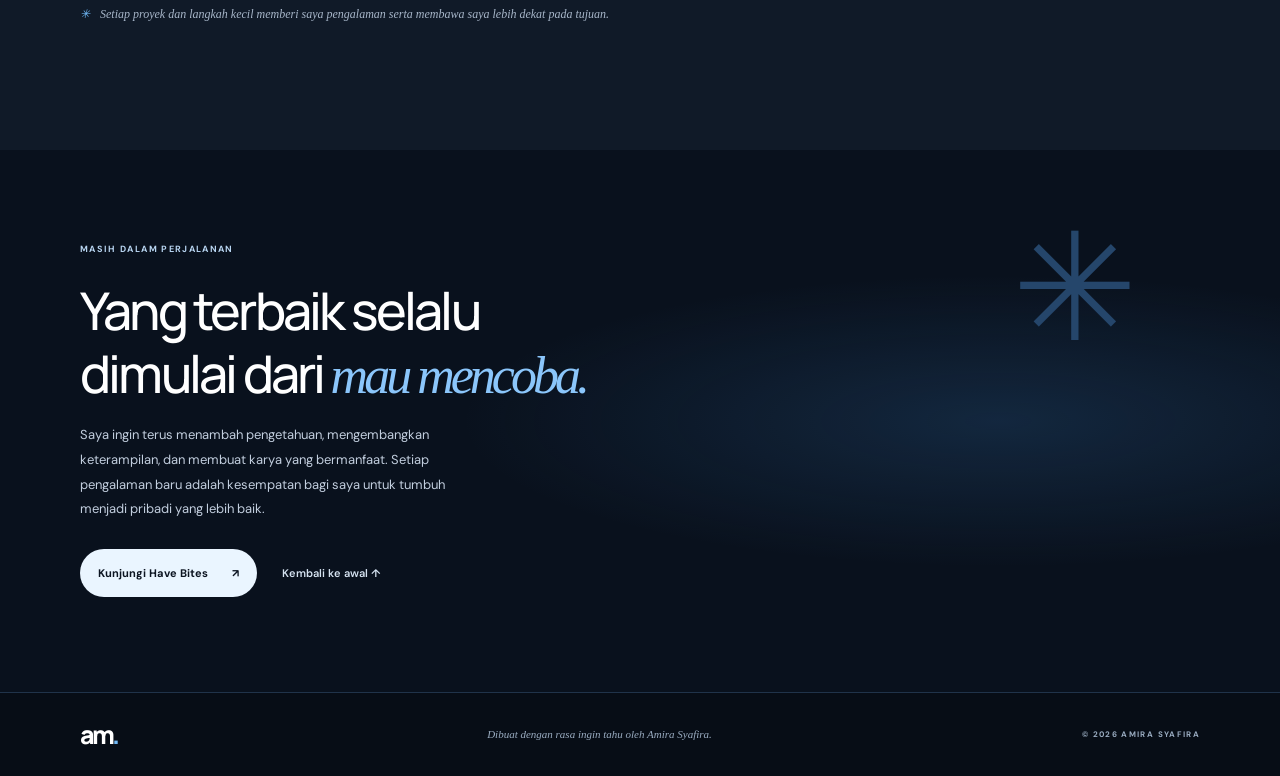
==== commit 6ba435c2: "Add files via upload" ====
--- a/index.html
+++ b/index.html
@@ -18,6 +18,7 @@
     <script src="script.js" defer></script>
   </head>
   <body>
+    <a class="skip-link" href="#konten">Lewati ke konten utama</a>
     <header class="site-header">
       <nav class="nav container" aria-label="Navigasi utama">
         <a class="brand" href="#beranda" aria-label="Amira, kembali ke beranda">
@@ -37,12 +38,12 @@
           <a href="#tentang">Tentang</a>
           <a href="#perjalanan">Perjalanan</a>
           <a href="#karya">Karya</a>
-          <a class="nav-cta" href="#karya">Lihat karya dan ide saya <span>↗</span></a>
+          <a class="nav-cta" href="#karya">Lihat karya saya <span>↗</span></a>
         </div>
       </nav>
     </header>
 
-    <main>
+    <main id="konten">
       <section class="hero container" id="beranda">
         <div class="hero-copy">
           <p class="eyebrow"><span class="status-dot"></span> SISWI REKAYASA PERANGKAT LUNAK</p>
@@ -54,30 +55,48 @@
             mengembangkan ide sederhana menjadi karya yang bermanfaat.
           </p>
           <div class="hero-actions">
-            <a class="button button-dark" href="#karya">Lihat karya dan ide <span>↓</span></a>
+            <a class="button button-dark" href="#karya">Lihat karya saya <span>↓</span></a>
             <a class="text-link" href="#tentang">Baca cerita saya <span>↗</span></a>
+          </div>
+          <div class="tech-stack" aria-label="Teknologi yang digunakan pada portofolio ini">
+            <span class="stack-label">DIBUAT DENGAN</span>
+            <span class="tech-chip"><b>H</b> HTML</span>
+            <span class="tech-chip"><b>C</b> CSS</span>
+            <span class="tech-chip"><b>JS</b> JavaScript</span>
           </div>
           <div class="hero-note">
             <span class="note-line"></span>
             <span>Terus belajar, berani mencoba, dan berkembang dari setiap proses.</span>
           </div>
         </div>
-        <div class="hero-art" aria-label="Ilustrasi dekoratif bertema teknologi">
-          <div class="art-orbit orbit-one"></div>
-          <div class="art-orbit orbit-two"></div>
-          <div class="art-card">
-            <div class="art-card-top"><span></span><span></span><span></span></div>
-            <div class="code-line line-short"><i></i><b></b></div>
-            <div class="code-line"><i></i><b></b><em></em></div>
-            <div class="code-line line-indent"><i></i><b></b></div>
-            <div class="code-line line-indent line-short"><i></i><b></b></div>
-            <div class="code-line"><i></i><b></b><em></em></div>
-            <div class="code-cursor"></div>
-          </div>
-          <div class="art-sticker sticker-top">ide <span>✳</span> jadi nyata</div>
-          <div class="art-sticker sticker-bottom"><span class="sparkle">✦</span> ruang untuk terus bertumbuh</div>
-          <div class="art-star star-one">✳</div>
-          <div class="art-star star-two">✦</div>
+        <div class="hero-art">
+          <div class="photo-orbit orbit-one"></div>
+          <div class="photo-orbit orbit-two"></div>
+          <img
+            class="hero-photo"
+            src="assets/amira-photo.jpeg"
+            alt="Foto Amira Syafira"
+            width="600"
+            height="600"
+            fetchpriority="high"
+            decoding="async"
+          />
+          <div class="art-sticker sticker-top">ide <span>✳</span> jadi karya</div>
+          <div class="art-sticker sticker-bottom"><span class="sparkle">✦</span> kreatif &amp; terus belajar</div>
+          <div class="claude-card" role="img" aria-label="Kartu visual orisinal bertema Claude AI">
+            <span class="claude-card-icon" aria-hidden="true">
+              <svg viewBox="0 0 40 40" fill="none">
+                <ellipse cx="20" cy="20" rx="14" ry="6" stroke="currentColor" stroke-width="1.5" />
+                <ellipse cx="20" cy="20" rx="14" ry="6" stroke="currentColor" stroke-width="1.5" transform="rotate(60 20 20)" />
+                <ellipse cx="20" cy="20" rx="14" ry="6" stroke="currentColor" stroke-width="1.5" transform="rotate(120 20 20)" />
+                <circle cx="20" cy="20" r="3" fill="currentColor" />
+              </svg>
+            </span>
+            <span class="claude-card-copy">
+              <strong>Claude AI</strong>
+              <small>Asisten AI</small>
+            </span>
+          </div>
         </div>
         <a class="scroll-hint" href="#tentang"><span></span> GULIR UNTUK KENALAN</a>
       </section>
@@ -105,6 +124,27 @@
                 dan memperbaiki hasil pekerjaan secara bertahap.
               </p>
             </div>
+            <dl class="profile-details" aria-label="Informasi pribadi">
+              <div class="profile-detail">
+                <dt>Nama</dt>
+                <dd>Amira Syafira</dd>
+              </div>
+              <div class="profile-detail">
+                <dt>Asal sekolah</dt>
+                <dd>SMK Putra Anda Binjai</dd>
+              </div>
+              <div class="profile-detail">
+                <dt>Tempat, tanggal lahir</dt>
+                <dd>Binjai, 13 April 2009</dd>
+              </div>
+              <div class="profile-detail">
+                <dt>Musik kesukaan</dt>
+                <dd class="favorite-artists">
+                  <a href="https://open.spotify.com/search/Jessi%20Murph" target="_blank" rel="noopener noreferrer">Jessi Murph <span>↗</span></a>
+                  <a href="https://open.spotify.com/search/Adela" target="_blank" rel="noopener noreferrer">Adela <span>↗</span></a>
+                </dd>
+              </div>
+            </dl>
             <div class="about-tags">
               <span>Rekayasa Perangkat Lunak</span><span>Teknologi</span><span>Semangat belajar</span>
             </div>
@@ -166,44 +206,58 @@
                 <span class="section-number">03</span>
                 <span>RUANG BERKARYA</span>
               </div>
-              <h2>              Karya dan ide yang<br /><span>ingin saya kembangkan.</span></h2>
+              <h2>Satu proyek nyata,<br /><span>dan ide berikutnya.</span></h2>
             </div>
             <p>
-              Di bawah ini adalah beberapa gagasan latihan yang ingin saya
-              kembangkan sambil belajar di jurusan RPL. Semuanya merupakan ide
-              latihan, bukan pengalaman kerja atau proyek yang sudah selesai.
+              Kunjungi situs yang sudah saya buat, lalu lihat beberapa gagasan
+              latihan yang ingin saya kembangkan berikutnya.
             </p>
           </div>
           <div class="project-list">
-            <article class="project-row">
+            <a
+              class="project-row project-row-featured"
+              href="https://makanan-4qh.pages.dev/"
+              target="_blank"
+              rel="noopener noreferrer"
+              aria-label="Kunjungi situs web menu Have Bites"
+            >
               <span class="project-number">01</span>
               <div class="project-name">
-                <h3>Situs web profil pribadi</h3>
-                <p>Latihan memperkenalkan diri melalui tampilan yang rapi</p>
-              </div>
-              <span class="project-type">DESAIN SITUS WEB</span>
+                <h3>Situs web menu Have Bites</h3>
+                <p>Menampilkan menu makanan dan pemesanan melalui WhatsApp</p>
+              </div>
+              <span class="project-type">PROYEK LANGSUNG</span>
               <span class="project-arrow" aria-hidden="true">↗</span>
-            </article>
+            </a>
             <article class="project-row">
               <span class="project-number">02</span>
               <div class="project-name">
+                <h3>Situs web profil pribadi</h3>
+                <p>Gagasan latihan memperkenalkan diri melalui tampilan yang rapi</p>
+              </div>
+              <span class="project-type">GAGASAN LATIHAN</span>
+              <span class="project-arrow" aria-hidden="true"></span>
+            </article>
+            <article class="project-row">
+              <span class="project-number">03</span>
+              <div class="project-name">
                 <h3>Aplikasi daftar kegiatan</h3>
                 <p>Ide aplikasi untuk mencatat dan mengatur kegiatan harian</p>
               </div>
-              <span class="project-type">LOGIKA APLIKASI</span>
-              <span class="project-arrow" aria-hidden="true">↗</span>
+              <span class="project-type">GAGASAN LATIHAN</span>
+              <span class="project-arrow" aria-hidden="true"></span>
             </article>
             <article class="project-row">
-              <span class="project-number">03</span>
+              <span class="project-number">04</span>
               <div class="project-name">
                 <h3>Sistem pencatatan sederhana</h3>
                 <p>Ide latihan mencatat informasi agar mudah dicari kembali</p>
               </div>
-              <span class="project-type">PENGELOLAAN DATA</span>
-              <span class="project-arrow" aria-hidden="true">↗</span>
-            </article>
-          </div>
-          <p class="work-footnote"><span>✳</span> Setiap langkah kecil memberi saya pengalaman dan membawa saya lebih dekat pada tujuan.</p>
+              <span class="project-type">GAGASAN LATIHAN</span>
+              <span class="project-arrow" aria-hidden="true"></span>
+            </article>
+          </div>
+          <p class="work-footnote"><span>✳</span> Setiap proyek dan langkah kecil memberi saya pengalaman serta membawa saya lebih dekat pada tujuan.</p>
         </div>
       </section>
 
@@ -216,7 +270,15 @@
             dan membuat karya yang bermanfaat. Setiap pengalaman baru adalah
             kesempatan bagi saya untuk tumbuh menjadi pribadi yang lebih baik.
           </p>
-          <a class="button button-light" href="#beranda">Kembali ke bagian awal <span>↑</span></a>
+          <div class="closing-actions">
+            <a
+              class="button button-light"
+              href="https://makanan-4qh.pages.dev/"
+              target="_blank"
+              rel="noopener noreferrer"
+            >Kunjungi Have Bites <span>↗</span></a>
+            <a class="closing-top-link" href="#beranda">Kembali ke awal ↑</a>
+          </div>
           <div class="closing-decoration">✳</div>
         </div>
       </section>
--- a/style.css
+++ b/style.css
@@ -1,11 +1,11 @@
 :root {
-  color-scheme: dark;
-  --ink: #e9eee5;
-  --muted: #aab2a4;
-  --paper: #151914;
-  --white: #f3f5ef;
-  --green: #c9ef77;
-  --line: #343a31;
+  color-scheme: light;
+  --ink: #17263d;
+  --muted: #64758c;
+  --paper: #f7faff;
+  --white: #ffffff;
+  --blue: #397bc2;
+  --line: #dce6f1;
   --serif: Georgia, "Times New Roman", serif;
   --sans: "DM Sans", sans-serif;
   --display: "Manrope", sans-serif;
@@ -240,109 +240,47 @@
   isolation: isolate;
 }
 
+.hero-photo {
+  position: relative;
+  z-index: 0;
+  width: min(100%, 430px);
+  height: auto;
+  aspect-ratio: 1;
+  border: 8px solid #fff;
+  border-radius: 50%;
+  object-fit: cover;
+  box-shadow: 0 30px 64px rgb(3 10 18 / 42%), 0 10px 28px rgb(58 126 194 / 34%);
+  rotate: -3deg;
+  animation: photo-float 6s ease-in-out infinite;
+}
+
 .hero-art::before {
   position: absolute;
   z-index: -2;
-  width: 370px;
-  height: 370px;
+  width: min(78%, 400px);
+  aspect-ratio: 1;
   border-radius: 50%;
-  background: #eef0e7;
+  background: radial-gradient(circle, rgb(72 137 207 / 17%), rgb(72 137 207 / 3%) 65%, transparent 72%);
   content: "";
-}
-
-.art-orbit {
+  filter: blur(8px);
+}
+
+.photo-orbit {
   position: absolute;
   z-index: -1;
-  width: 440px;
-  height: 270px;
-  border: 1px solid #dce1d2;
+  width: 104%;
+  height: 91%;
+  border: 1px solid rgb(74 133 194 / 35%);
   border-radius: 50%;
-  transform: rotate(-31deg);
+  transform: rotate(-24deg);
+  animation: orbit-drift 36s linear infinite;
 }
 
 .orbit-two {
-  width: 430px;
-  height: 315px;
+  width: 84%;
+  height: 72%;
   transform: rotate(38deg);
-}
-
-.art-card {
-  position: relative;
-  width: 310px;
-  min-height: 250px;
-  padding: 20px 24px;
-  border: 1px solid #e6e8df;
-  border-radius: 7px;
-  background: #fff;
-  box-shadow: 0 24px 65px rgb(34 42 23 / 10%);
-  transform: rotate(-5deg);
-}
-
-.art-card-top {
-  display: flex;
-  gap: 5px;
-  margin-bottom: 28px;
-}
-
-.art-card-top span {
-  width: 6px;
-  height: 6px;
-  border-radius: 50%;
-  background: #e1e4dc;
-}
-
-.art-card-top span:first-child {
-  background: #b6d681;
-}
-
-.code-line {
-  display: flex;
-  height: 17px;
-  align-items: center;
-  gap: 7px;
-  margin-bottom: 8px;
-}
-
-.code-line i,
-.code-line b,
-.code-line em {
-  display: block;
-  height: 5px;
-  border-radius: 5px;
-}
-
-.code-line i {
-  width: 23px;
-  background: #b4c77c;
-}
-
-.code-line b {
-  width: 88px;
-  background: #e5e8e0;
-}
-
-.code-line em {
-  width: 36px;
-  background: #dce7c7;
-}
-
-.line-short b {
-  width: 52px;
-}
-
-.line-indent {
-  padding-left: 21px;
-}
-
-.line-indent b {
-  width: 114px;
-}
-
-.code-cursor {
-  width: 2px;
-  height: 14px;
-  margin: 5px 0 0 24px;
-  background: #829e4b;
+  animation-direction: reverse;
 }
 
 .art-sticker {
@@ -358,9 +296,10 @@
 }
 
 .sticker-top {
-  top: 78px;
-  right: 10px;
+  top: 69px;
+  right: 8px;
   transform: rotate(6deg);
+  animation: label-bob 5s ease-in-out infinite;
 }
 
 .sticker-top span {
@@ -369,32 +308,16 @@
 }
 
 .sticker-bottom {
-  bottom: 83px;
-  left: 7px;
+  bottom: 69px;
+  left: 0;
   transform: rotate(-5deg);
+  animation: label-bob 5s ease-in-out -2.5s infinite;
 }
 
 .sparkle {
   margin-right: 4px;
   color: #91aa63;
   font-style: normal;
-}
-
-.art-star {
-  position: absolute;
-  color: #819e46;
-}
-
-.star-one {
-  top: 62px;
-  left: 63px;
-  font-size: 27px;
-}
-
-.star-two {
-  right: 37px;
-  bottom: 86px;
-  font-size: 22px;
 }
 
 .scroll-hint {
@@ -605,12 +528,10 @@
   grid-template-columns: 0.35fr 2fr 0.75fr 30px;
   align-items: center;
   border-bottom: 1px solid var(--line);
-  transition: padding 180ms ease, background 180ms ease;
+  transition: transform 180ms ease, border-color 180ms ease, background 180ms ease, box-shadow 180ms ease;
 }
 
 .project-row:hover {
-  padding-right: 12px;
-  padding-left: 12px;
   background: #fafbf7;
 }
 
@@ -682,7 +603,7 @@
 }
 
 .closing h2 span {
-  color: var(--green);
+  color: var(--blue);
 }
 
 .closing-content > p:not(.eyebrow) {
@@ -693,7 +614,7 @@
 
 .button-light {
   color: var(--ink);
-  background: var(--green);
+  background: var(--blue);
 }
 
 .button-light:hover {
@@ -825,21 +746,6 @@
     margin-top: 13px;
   }
 
-  .hero-art::before {
-    width: 310px;
-    height: 310px;
-  }
-
-  .art-orbit {
-    width: 360px;
-    height: 240px;
-  }
-
-  .orbit-two {
-    width: 370px;
-    height: 250px;
-  }
-
   .sticker-top {
     right: 4px;
   }
@@ -948,10 +854,6 @@
     transform-origin: center;
   }
 
-  .orbit-two {
-    width: 350px;
-  }
-
   .about-columns {
     grid-template-columns: 1fr;
     gap: 3px;
@@ -978,7 +880,7 @@
 }
 
 .nav {
-  border-bottom-color: rgb(233 238 229 / 12%);
+  border-bottom-color: rgb(35 77 124 / 12%);
 }
 
 .brand span,
@@ -986,83 +888,50 @@
 .section-heading h2 span,
 .work-heading h2 span,
 .about-content h2 span {
-  color: #b6dc73;
+  color: #397bc2;
 }
 
 .nav-links > a:not(.nav-cta):hover,
 .text-link:hover {
-  color: var(--green);
+  color: var(--blue);
 }
 
 .nav-cta {
-  border-color: #3b4338;
+  border-color: #d3e2f1;
 }
 
 .status-dot {
-  background: #b6dc73;
-  box-shadow: 0 0 0 4px #303a28;
+  background: #4388d0;
+  box-shadow: 0 0 0 4px #e4effa;
 }
 
 .button-dark {
-  color: #171b14;
-  background: var(--green);
+  color: #fff;
+  background: var(--blue);
 }
 
 .button-dark:hover {
-  background: #d7f69a;
+  background: #2867a7;
 }
 
 .hero-note {
-  color: #a2aa9c;
+  color: #74839a;
 }
 
 .note-line,
 .scroll-hint span {
-  background: #81975c;
-}
-
-.hero-art::before {
-  background: #22291f;
-}
-
-.art-orbit {
-  border-color: #3a4434;
-}
-
-.art-card,
+  background: #79a4d1;
+}
+
 .art-sticker {
-  border-color: #3b4338;
-  background: #252b23;
-  box-shadow: 0 24px 65px rgb(0 0 0 / 20%);
-}
-
-.art-card-top span {
-  background: #4a5146;
-}
-
-.art-card-top span:first-child {
-  background: #b6dc73;
-}
-
-.code-line b {
-  background: #485044;
-}
-
-.code-line em {
-  background: #3c4930;
-}
-
-.code-line i,
-.code-cursor,
+  border-color: #d7e5f3;
+  background: #fff;
+  box-shadow: 0 16px 38px rgb(31 79 126 / 12%);
+}
+
 .sticker-top span,
-.sparkle,
-.art-star {
-  color: #b6dc73;
-}
-
-.code-line i,
-.code-cursor {
-  background: #9fbd68;
+.sparkle {
+  color: #397bc2;
 }
 
 .scroll-hint,
@@ -1071,72 +940,93 @@
 .project-name p,
 .project-type,
 .footer-content > span {
-  color: #a2aa9c;
+  color: #718198;
 }
 
 .about,
 .work {
-  background: #1c211b;
+  background: #fff;
 }
 
 .section-number,
 .project-number,
 .project-arrow,
 .work-footnote span {
-  color: #b6dc73;
+  color: #397bc2;
 }
 
 .about-tags span {
-  border-color: #3b4338;
-  color: #c0c8b9;
+  border-color: #d9e5f2;
+  color: #52657e;
 }
 
 .journey {
-  background: #20261e;
+  background: #f0f6fc;
 }
 
 .journey-card {
-  border-color: #3a4335;
-  background: #272d24;
+  border-color: #d9e5f1;
+  background: #fff;
 }
 
 .journey-icon {
-  background: #35422a;
-  color: #c3e68b;
+  background: #e8f1fb;
+  color: #397bc2;
 }
 
 .card-caption {
-  color: #b2c18f;
+  color: #6484a8;
 }
 
 .project-row:hover {
-  background: #252b23;
+  background: #f3f8fd;
 }
 
 .work-footnote,
 .footer-content p {
-  color: #aab2a4;
+  color: #64758c;
 }
 
 .closing {
-  background: #11140f;
+  background: #1d4d7b;
+}
+
+.closing .eyebrow {
+  color: #c4daf0;
+}
+
+.closing-content > p:not(.eyebrow) {
+  color: #e0ebf7;
+}
+
+.closing h2 span {
+  color: #9dc8f2;
+}
+
+.button-light {
+  color: #1d4d7b;
+  background: #fff;
+}
+
+.button-light:hover {
+  background: #e9f3fc;
 }
 
 .closing-decoration {
-  color: #39432c;
+  color: #4b78a5;
 }
 
 .footer {
-  background: #0c0f0b;
+  background: #163d63;
 }
 
 .footer-content > span {
-  color: #a2aa9c;
+  color: #c1d5e9;
 }
 
 @media (max-width: 800px) {
   .menu-toggle {
-    border-color: #3b4338;
+    border-color: #d3e2f1;
   }
 
   .menu-toggle span {
@@ -1144,16 +1034,941 @@
   }
 
   .nav-links {
-    border-color: #3b4338;
-    background: #20251e;
-    box-shadow: 0 14px 35px rgb(0 0 0 / 28%);
+    border-color: #d3e2f1;
+    background: #fff;
+    box-shadow: 0 14px 35px rgb(31 79 126 / 14%);
   }
 
   .nav-links > a:not(.nav-cta) {
-    border-bottom-color: #343a31;
-  }
-
-  .hero-art::before {
-    background: #20261e;
-  }
-}
+    border-bottom-color: #e4edf6;
+  }
+}
+
+html {
+  scroll-padding-top: 96px;
+}
+
+body {
+  line-height: 1.65;
+}
+
+a:focus-visible,
+button:focus-visible {
+  outline: 2px solid var(--blue);
+  outline-offset: 4px;
+}
+
+.skip-link {
+  position: fixed;
+  z-index: 20;
+  top: 12px;
+  left: 12px;
+  padding: 10px 14px;
+  border-radius: 4px;
+  color: #fff;
+  background: var(--blue);
+  font-size: 13px;
+  font-weight: 700;
+  transform: translateY(-160%);
+  transition: transform 180ms ease;
+}
+
+.skip-link:focus {
+  transform: translateY(0);
+}
+
+.site-header {
+  position: fixed;
+  background: rgb(255 255 255 / 90%);
+  box-shadow: 0 8px 30px rgb(29 70 115 / 6%);
+  backdrop-filter: blur(16px);
+  -webkit-backdrop-filter: blur(16px);
+}
+
+.nav {
+  height: 78px;
+}
+
+.brand {
+  font-size: 32px;
+}
+
+.nav-links {
+  gap: 34px;
+}
+
+.nav-cta {
+  border-radius: 999px;
+  transition: border-color 180ms ease, background 180ms ease;
+}
+
+.nav-cta:hover {
+  border-color: var(--blue);
+  background: rgb(57 123 194 / 7%);
+}
+
+.hero {
+  min-height: min(850px, 100svh);
+  background:
+    radial-gradient(ellipse at 75% 48%, rgb(72 137 207 / 10%), transparent 36%),
+    transparent;
+}
+
+.hero h1 {
+  max-width: 680px;
+  font-size: clamp(54px, 7vw, 88px);
+  letter-spacing: -5.5px;
+  line-height: 1.08;
+}
+
+.hero-description {
+  max-width: 465px;
+  font-size: 15px;
+}
+
+.art-sticker {
+  border-radius: 6px;
+}
+
+.section {
+  padding-top: 124px;
+  padding-bottom: 124px;
+  scroll-margin-top: 78px;
+}
+
+.about,
+.work {
+  background: #fff;
+}
+
+.journey {
+  background: #f0f6fc;
+}
+
+.section-label {
+  gap: 14px;
+}
+
+.about-content h2,
+.section-heading h2,
+.work-heading h2,
+.closing h2 {
+  font-size: clamp(34px, 4.2vw, 52px);
+  letter-spacing: -2.8px;
+}
+
+.about-columns {
+  gap: 36px;
+}
+
+.about-columns p,
+.journey-card p,
+.work-heading > p,
+.closing-content > p:not(.eyebrow) {
+  font-size: 13px;
+  line-height: 1.9;
+}
+
+.about-tags span {
+  border-radius: 999px;
+  background: rgb(57 123 194 / 4%);
+  font-size: 10px;
+}
+
+.journey-grid {
+  gap: 18px;
+}
+
+.journey-card {
+  min-height: 295px;
+  padding: 28px;
+  border-radius: 10px;
+  background: linear-gradient(145deg, #fff, #f8fbff);
+  transition: border-color 180ms ease, transform 180ms ease;
+}
+
+.journey-card:hover {
+  border-color: #8db9e6;
+  transform: translateY(-4px);
+}
+
+.journey-icon {
+  width: 48px;
+  height: 48px;
+  margin-top: 30px;
+  box-shadow: inset 0 0 0 1px rgb(57 123 194 / 8%);
+}
+
+.journey-card h3 {
+  font-size: 16px;
+}
+
+.work-heading {
+  align-items: flex-end;
+  gap: 48px;
+}
+
+.work-heading > p {
+  max-width: 330px;
+}
+
+.project-list {
+  border-top-color: #dce6f1;
+}
+
+.project-row {
+  min-height: 112px;
+  border-bottom-color: #dce6f1;
+}
+
+.project-row:hover {
+  background: #f5f9fd;
+}
+
+.project-row-featured {
+  padding-right: 18px;
+  padding-left: 18px;
+  border-bottom-color: #9cc4eb;
+  background: linear-gradient(90deg, rgb(57 123 194 / 10%), rgb(57 123 194 / 2%) 72%, transparent);
+}
+
+.project-row-featured:hover {
+  background: linear-gradient(90deg, rgb(57 123 194 / 16%), rgb(57 123 194 / 5%) 72%, transparent);
+}
+
+.project-name h3 {
+  font-size: 18px;
+}
+
+.project-name p {
+  font-size: 11px;
+}
+
+.project-type {
+  color: #477caf;
+  font-size: 8px;
+}
+
+.project-arrow {
+  transition: transform 180ms ease;
+}
+
+.project-row:hover .project-arrow {
+  transform: translate(3px, -3px);
+}
+
+.work-footnote {
+  line-height: 1.8;
+}
+
+.closing {
+  background:
+    radial-gradient(ellipse at 78% 50%, rgb(143 190 234 / 15%), transparent 38%),
+    #1d4d7b;
+}
+
+.closing-actions {
+  display: flex;
+  align-items: center;
+  gap: 25px;
+}
+
+.button {
+  border-radius: 999px;
+}
+
+.button-light {
+  color: #1d4d7b;
+}
+
+.closing-top-link {
+  color: #e0ebf7;
+  font-size: 11px;
+  font-weight: 600;
+  transition: color 180ms ease;
+}
+
+.closing-top-link:hover {
+  color: var(--blue);
+}
+
+.footer {
+  border-top: 1px solid #2d5a86;
+}
+
+@media (max-width: 800px) {
+  .nav {
+    height: 72px;
+  }
+
+  .nav-links {
+    top: 64px;
+    gap: 0;
+  }
+
+  .hero {
+    min-height: auto;
+    padding-top: 132px;
+    padding-bottom: 88px;
+  }
+
+  .hero h1 {
+    font-size: clamp(55px, 12vw, 76px);
+    letter-spacing: -4px;
+  }
+
+  .section {
+    padding-top: 82px;
+    padding-bottom: 82px;
+  }
+
+  .closing-actions {
+    align-items: flex-start;
+    flex-direction: column;
+    gap: 18px;
+  }
+}
+
+@media (max-width: 480px) {
+  .hero h1 {
+    font-size: clamp(44px, 14vw, 52px);
+    letter-spacing: -3px;
+  }
+
+  .about-content h2,
+  .section-heading h2,
+  .work-heading h2 {
+    font-size: 34px;
+    letter-spacing: -2px;
+  }
+
+  .project-row-featured {
+    padding-right: 10px;
+    padding-left: 10px;
+  }
+}
+
+@media (prefers-reduced-motion: reduce) {
+  .hero-photo,
+  .photo-orbit,
+  .art-sticker,
+  .claude-card {
+    animation: none;
+  }
+
+  .journey-card:hover,
+  .project-row:hover .project-arrow {
+    transform: none;
+  }
+}
+
+@keyframes photo-float {
+  0%,
+  100% {
+    translate: 0 0;
+  }
+  50% {
+    translate: 0 -8px;
+  }
+}
+
+@keyframes orbit-drift {
+  from {
+    transform: rotate(0);
+  }
+  to {
+    transform: rotate(360deg);
+  }
+}
+
+@keyframes label-bob {
+  0%,
+  100% {
+    translate: 0 0;
+  }
+  50% {
+    translate: 0 -6px;
+  }
+}
+
+.tech-stack {
+  display: flex;
+  flex-wrap: wrap;
+  align-items: center;
+  gap: 8px;
+  margin-top: 25px;
+}
+
+.stack-label {
+  width: 100%;
+  margin-bottom: 2px;
+  color: #78889d;
+  font-size: 8px;
+  font-weight: 700;
+  letter-spacing: 1.2px;
+}
+
+.tech-chip {
+  display: inline-flex;
+  min-height: 31px;
+  align-items: center;
+  gap: 7px;
+  padding: 5px 10px 5px 7px;
+  border: 1px solid #dce8f4;
+  border-radius: 999px;
+  color: #48617e;
+  background: #fff;
+  font-size: 9px;
+  font-weight: 700;
+}
+
+.tech-chip b {
+  display: grid;
+  width: 19px;
+  height: 19px;
+  place-items: center;
+  border-radius: 50%;
+  color: #fff;
+  background: #397bc2;
+  font-size: 8px;
+}
+
+.hero-note {
+  margin-top: 35px;
+}
+
+.project-list {
+  display: grid;
+  grid-template-columns: repeat(3, minmax(0, 1fr));
+  gap: 16px;
+  border-top: 0;
+}
+
+.project-row {
+  min-height: 178px;
+  grid-template-columns: 38px minmax(0, 1fr) 30px;
+  grid-template-rows: 1fr auto;
+  align-items: start;
+  gap: 14px 16px;
+  padding: 25px;
+  border: 1px solid #dce6f1;
+  border-radius: 14px;
+  background: #fff;
+  box-shadow: 0 8px 26px rgb(34 79 124 / 4%);
+}
+
+.project-row:hover {
+  padding: 25px;
+  border-color: #9dc2e8;
+  background: #f9fcff;
+  box-shadow: 0 16px 34px rgb(34 79 124 / 10%);
+  transform: translateY(-4px);
+}
+
+.project-number {
+  grid-row: 1;
+  grid-column: 1;
+  font-size: 16px;
+}
+
+.project-name {
+  grid-row: 1;
+  grid-column: 2;
+}
+
+.project-name h3 {
+  margin-bottom: 8px;
+  font-size: 17px;
+}
+
+.project-name p {
+  font-size: 11px;
+  line-height: 1.7;
+}
+
+.project-type {
+  display: inline-flex;
+  grid-row: 2;
+  grid-column: 2;
+  align-self: end;
+  width: max-content;
+  padding: 7px 10px;
+  border-radius: 999px;
+  color: #3972ad;
+  background: #edf5fd;
+  font-size: 8px;
+  letter-spacing: 0.8px;
+}
+
+.project-arrow {
+  grid-row: 1;
+  grid-column: 3;
+  display: grid;
+  width: 30px;
+  height: 30px;
+  place-items: center;
+  border-radius: 50%;
+  color: #397bc2;
+  background: #edf5fd;
+}
+
+.project-row:not(.project-row-featured) {
+  grid-template-columns: 38px minmax(0, 1fr);
+}
+
+.project-row:not(.project-row-featured) .project-arrow {
+  display: none;
+}
+
+.project-row-featured {
+  min-height: 208px;
+  grid-column: 1 / -1;
+  grid-template-columns: 62px minmax(0, 1fr) 36px;
+  gap: 18px 22px;
+  padding: 32px;
+  border-color: #a9cbea;
+  background: linear-gradient(110deg, #edf6ff, #fff 76%);
+}
+
+.project-row-featured:hover {
+  padding: 32px;
+  border-color: #78a8d9;
+  background: linear-gradient(110deg, #e5f1fd, #fff 76%);
+}
+
+.project-row-featured .project-number {
+  font-size: 20px;
+}
+
+.project-row-featured .project-name h3 {
+  font-size: 22px;
+}
+
+.project-row-featured .project-name p {
+  font-size: 12px;
+}
+
+.project-row-featured .project-arrow {
+  width: 36px;
+  height: 36px;
+}
+
+@media (max-width: 800px) {
+  .project-list {
+    grid-template-columns: 1fr;
+  }
+
+  .project-row,
+  .project-row:hover {
+    min-height: 156px;
+    padding: 22px;
+  }
+
+  .project-row-featured,
+  .project-row-featured:hover {
+    min-height: 178px;
+    grid-column: auto;
+    padding: 24px;
+  }
+}
+
+@media (max-width: 480px) {
+  .tech-stack {
+    gap: 6px;
+  }
+
+  .project-row,
+  .project-row:hover,
+  .project-row-featured,
+  .project-row-featured:hover {
+    grid-template-columns: 28px minmax(0, 1fr) 28px;
+    gap: 12px;
+    padding: 20px;
+  }
+
+  .project-row-featured .project-name h3 {
+    font-size: 18px;
+  }
+
+  .project-row:not(.project-row-featured) {
+    grid-template-columns: 28px minmax(0, 1fr);
+  }
+}
+
+:root {
+  color-scheme: dark;
+  --ink: #edf4fc;
+  --muted: #a7b6c9;
+  --paper: #0c1421;
+  --white: #ffffff;
+  --blue: #70b8f5;
+  --line: #2a384c;
+}
+
+body {
+  color: var(--ink);
+  background: #0c1421;
+}
+
+.site-header {
+  background: rgb(12 20 33 / 88%);
+  box-shadow: 0 8px 30px rgb(0 0 0 / 18%);
+}
+
+.nav {
+  border-bottom-color: rgb(209 228 248 / 12%);
+}
+
+.nav-cta {
+  border-color: #31445d;
+}
+
+.nav-cta:hover {
+  background: rgb(112 184 245 / 10%);
+}
+
+.brand span,
+.hero h1 span,
+.about-content h2 span,
+.section-heading h2 span,
+.work-heading h2 span {
+  color: var(--blue);
+}
+
+.nav-links > a:not(.nav-cta):hover,
+.text-link:hover,
+.closing-top-link:hover {
+  color: var(--blue);
+}
+
+.status-dot {
+  background: var(--blue);
+  box-shadow: 0 0 0 4px rgb(112 184 245 / 13%);
+}
+
+.button-dark {
+  color: #0c1421;
+  background: var(--blue);
+}
+
+.button-dark:hover {
+  background: #91cbfb;
+}
+
+.hero {
+  background:
+    radial-gradient(ellipse at 75% 48%, rgb(54 117 180 / 18%), transparent 36%),
+    transparent;
+}
+
+.hero-description,
+.hero-note,
+.scroll-hint,
+.section-label,
+.work-heading > p,
+.project-name p,
+.work-footnote {
+  color: var(--muted);
+}
+
+.note-line,
+.scroll-hint span {
+  background: #527ba5;
+}
+
+.photo-orbit {
+  border-color: rgb(112 184 245 / 34%);
+}
+
+.hero-art::before {
+  background: radial-gradient(circle, rgb(58 126 194 / 25%), rgb(58 126 194 / 4%) 65%, transparent 72%);
+}
+
+.art-sticker {
+  border-color: #344a66;
+  color: #e8f1fb;
+  background: #152338;
+  box-shadow: 0 16px 38px rgb(0 0 0 / 28%);
+}
+
+.sticker-top span,
+.sparkle,
+.section-number,
+.project-number,
+.project-arrow,
+.work-footnote span {
+  color: var(--blue);
+}
+
+.tech-chip {
+  border-color: #2e425a;
+  color: #d3e2f2;
+  background: #142238;
+}
+
+.tech-chip b {
+  color: #0c1421;
+  background: var(--blue);
+}
+
+.stack-label {
+  color: #9aaec5;
+}
+
+.about,
+.work {
+  background: #101a28;
+}
+
+.journey {
+  background: #0d1725;
+}
+
+.about-tags span {
+  border-color: #2c3d53;
+  color: #c1cede;
+  background: #142136;
+}
+
+.journey-card {
+  border-color: #2b3d54;
+  background: linear-gradient(145deg, #17263a, #132034);
+}
+
+.journey-card:hover {
+  border-color: #527ba5;
+}
+
+.journey-icon {
+  color: #9bcdf8;
+  background: #203b59;
+  box-shadow: inset 0 0 0 1px rgb(112 184 245 / 12%);
+}
+
+.card-index,
+.card-caption {
+  color: #9aafc7;
+}
+
+.project-list {
+  border-top-color: transparent;
+}
+
+.project-row,
+.project-row:hover {
+  border-color: #2b3d54;
+  color: var(--ink);
+  background: #142136;
+}
+
+.project-row:hover {
+  box-shadow: 0 16px 34px rgb(0 0 0 / 22%);
+}
+
+.project-row-featured,
+.project-row-featured:hover {
+  border-color: #42688f;
+  background: linear-gradient(110deg, #183653, #142136 78%);
+}
+
+.project-type {
+  color: #b7d9f7;
+  background: #203b59;
+}
+
+.project-arrow {
+  background: #203b59;
+}
+
+.closing {
+  background:
+    radial-gradient(ellipse at 78% 50%, rgb(54 117 180 / 22%), transparent 38%),
+    #09111d;
+}
+
+.closing .eyebrow {
+  color: #b8d5f1;
+}
+
+.closing-content > p:not(.eyebrow) {
+  color: #c2cede;
+}
+
+.closing h2 span {
+  color: #8bc6fb;
+}
+
+.button-light {
+  color: #0c1421;
+  background: #eaf5ff;
+}
+
+.button-light:hover {
+  background: #fff;
+}
+
+.closing-top-link {
+  color: #d5e2f0;
+}
+
+.closing-decoration {
+  color: #25466b;
+}
+
+.footer {
+  border-top-color: #20334a;
+  background: #070d16;
+}
+
+.footer-content p,
+.footer-content > span {
+  color: #9aacc1;
+}
+
+@media (max-width: 800px) {
+  .menu-toggle {
+    border-color: #31445d;
+  }
+
+  .menu-toggle span {
+    background: var(--ink);
+  }
+
+  .nav-links {
+    border-color: #31445d;
+    background: #132136;
+    box-shadow: 0 14px 35px rgb(0 0 0 / 36%);
+  }
+
+  .nav-links > a:not(.nav-cta) {
+    border-bottom-color: #283a51;
+  }
+}
+
+.profile-details {
+  display: grid;
+  grid-template-columns: repeat(2, minmax(0, 1fr));
+  gap: 1px;
+  margin: 30px 0 0;
+  overflow: hidden;
+  border: 1px solid #2b3d54;
+  border-radius: 14px;
+  background: #2b3d54;
+}
+
+.profile-detail {
+  min-width: 0;
+  padding: 17px 19px;
+  background: #142136;
+}
+
+.profile-detail dt {
+  color: #9aafc7;
+  font-size: 8px;
+  font-weight: 700;
+  letter-spacing: 1px;
+  text-transform: uppercase;
+}
+
+.profile-detail dd {
+  margin: 8px 0 0;
+  color: #edf4fc;
+  font-size: 13px;
+  font-weight: 600;
+  line-height: 1.6;
+}
+
+.favorite-artists {
+  display: flex;
+  flex-wrap: wrap;
+  gap: 8px 14px;
+}
+
+.favorite-artists a {
+  color: #8bc6fb;
+  transition: color 180ms ease;
+}
+
+.favorite-artists a:hover {
+  color: #c1e2ff;
+}
+
+.favorite-artists span {
+  font-size: 10px;
+}
+
+@media (max-width: 480px) {
+  .profile-details {
+    grid-template-columns: 1fr;
+  }
+}
+
+.claude-card {
+  position: absolute;
+  z-index: 2;
+  top: 50%;
+  left: 0;
+  display: flex;
+  align-items: center;
+  gap: 10px;
+  padding: 10px 13px;
+  border: 1px solid #344a66;
+  border-radius: 14px;
+  color: #edf4fc;
+  background: rgb(20 34 56 / 96%);
+  box-shadow: 0 16px 36px rgb(3 10 18 / 32%);
+  transform: translateY(-50%) rotate(-4deg);
+  animation: label-bob 5s ease-in-out -1s infinite;
+}
+
+.claude-card-icon {
+  display: grid;
+  width: 38px;
+  height: 38px;
+  flex: 0 0 38px;
+  place-items: center;
+  border: 1px solid #f3c7a8;
+  border-radius: 11px;
+  color: #b7643b;
+  background: #faeee4;
+}
+
+.claude-card-icon svg {
+  display: block;
+  width: 25px;
+  height: 25px;
+}
+
+.claude-card-copy {
+  display: grid;
+  gap: 3px;
+}
+
+.claude-card-copy strong {
+  font-size: 11px;
+  letter-spacing: 0.2px;
+}
+
+.claude-card-copy small {
+  color: #a7bad1;
+  font-size: 9px;
+}
+
+@media (max-width: 480px) {
+  .claude-card {
+    left: 4px;
+    padding: 8px 10px;
+  }
+
+  .claude-card-icon {
+    width: 34px;
+    height: 34px;
+    flex-basis: 34px;
+  }
+}
+
+@media (prefers-reduced-motion: reduce) {
+  .claude-card {
+    animation: none;
+  }
+}
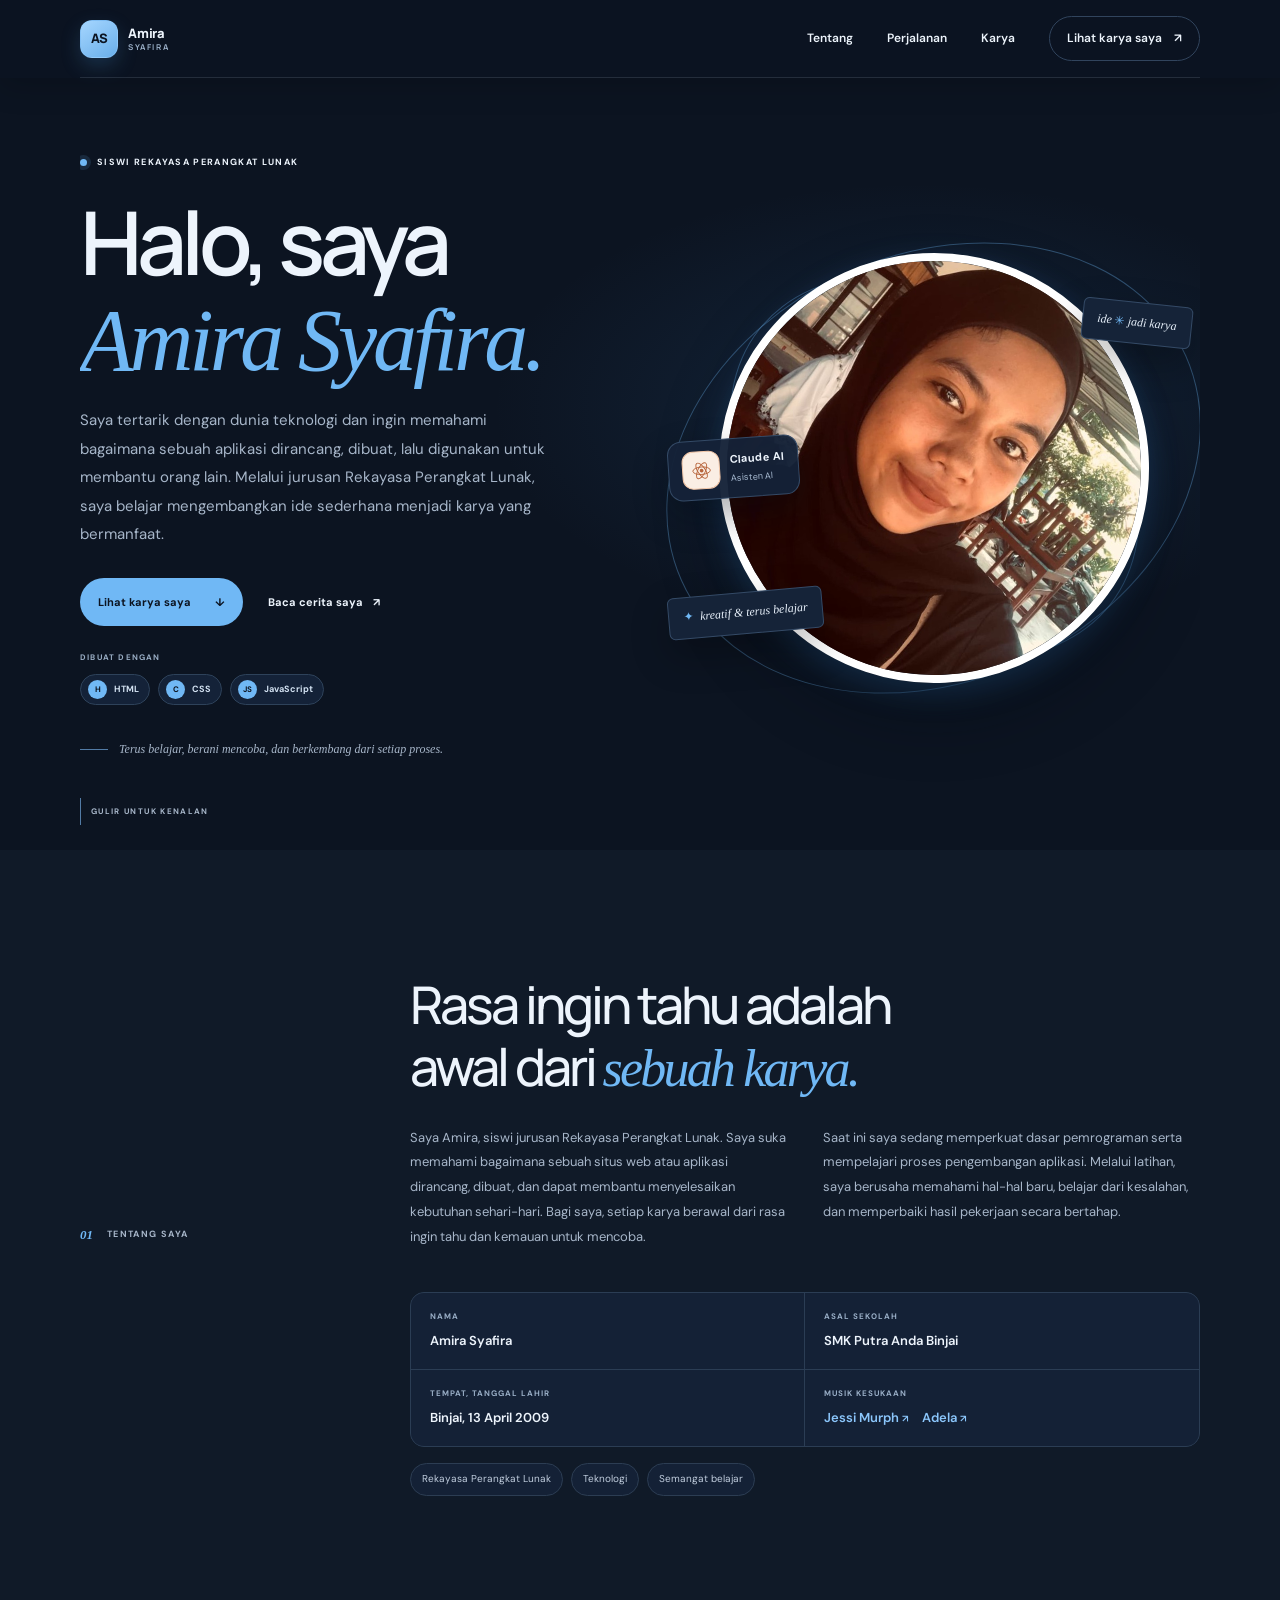
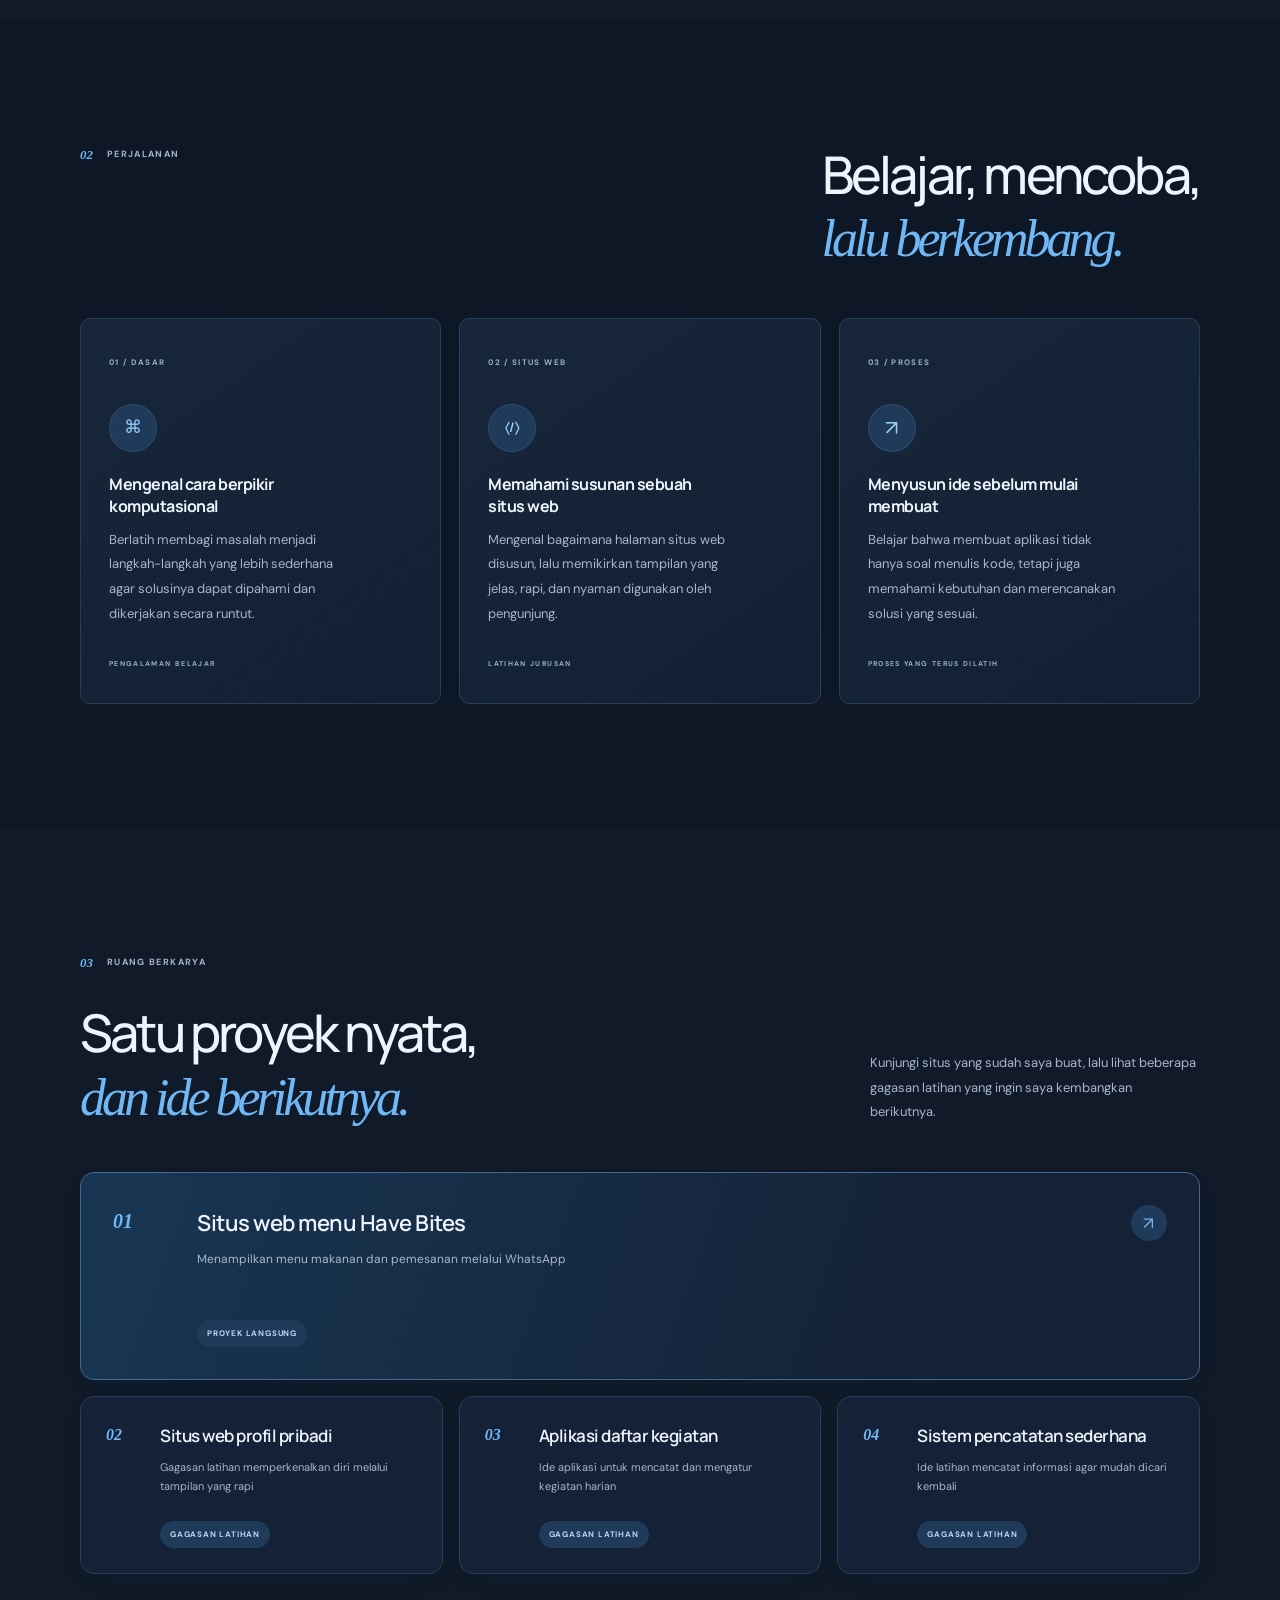
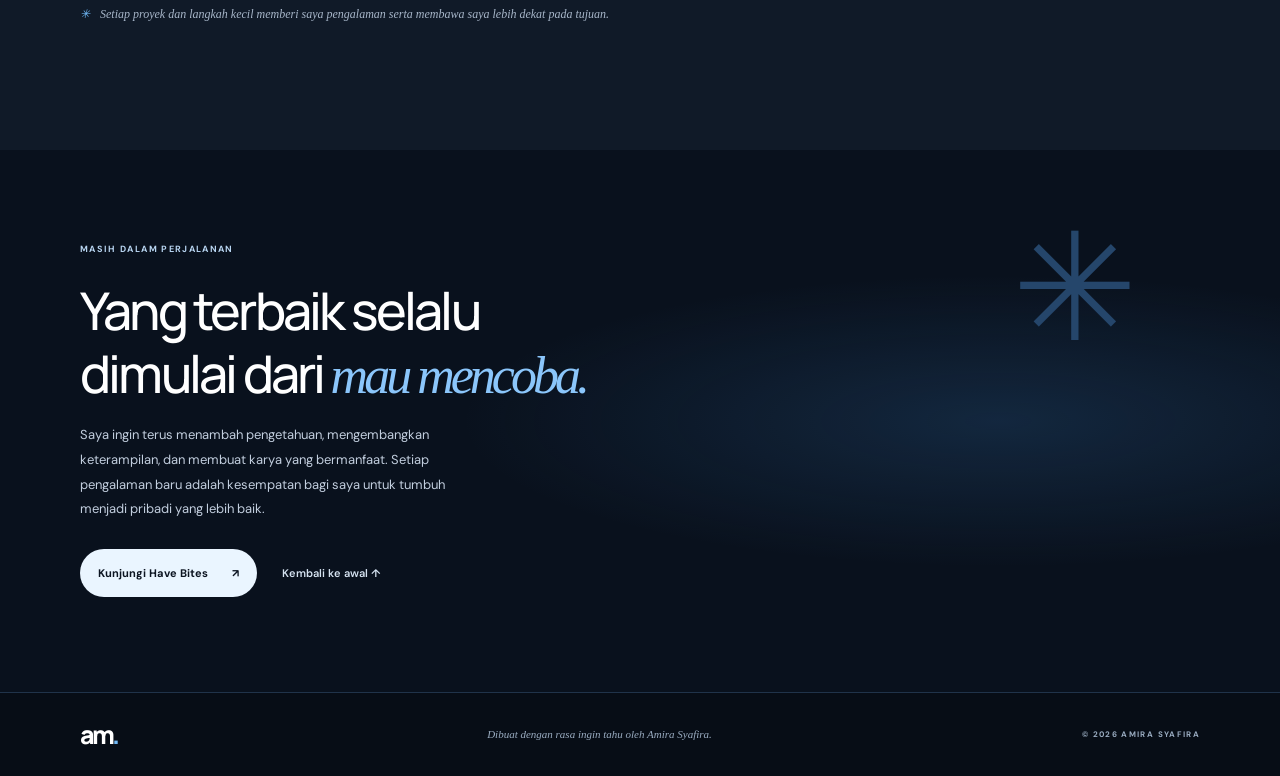
==== commit dd202472: "Add files via upload" ====
--- a/index.html
+++ b/index.html
@@ -21,8 +21,12 @@
     <a class="skip-link" href="#konten">Lewati ke konten utama</a>
     <header class="site-header">
       <nav class="nav container" aria-label="Navigasi utama">
-        <a class="brand" href="#beranda" aria-label="Amira, kembali ke beranda">
-          am<span>.</span>
+        <a class="brand" href="#beranda" aria-label="Amira Syafira, kembali ke beranda">
+          <span class="brand-mark" aria-hidden="true">AS</span>
+          <span class="brand-copy">
+            <strong>Amira</strong>
+            <small>SYAFIRA</small>
+          </span>
         </a>
         <button
           class="menu-toggle"
--- a/style.css
+++ b/style.css
@@ -1972,3 +1972,49 @@
     animation: none;
   }
 }
+
+.nav .brand {
+  display: inline-flex;
+  align-items: center;
+  gap: 10px;
+  font-size: inherit;
+  letter-spacing: normal;
+}
+
+.nav .brand .brand-mark {
+  display: grid;
+  width: 38px;
+  height: 38px;
+  flex: 0 0 38px;
+  place-items: center;
+  border: 1px solid rgb(139 198 251 / 46%);
+  border-radius: 12px;
+  color: #0c1421;
+  background: linear-gradient(145deg, #a5d6ff, #69aee9);
+  box-shadow: 0 8px 20px rgb(75 152 220 / 22%);
+  font-size: 13px;
+  font-weight: 800;
+  letter-spacing: -0.5px;
+}
+
+.nav .brand .brand-copy {
+  display: grid;
+  gap: 3px;
+  color: #edf4fc;
+  font-family: var(--display);
+  line-height: 1;
+}
+
+.nav .brand .brand-copy strong {
+  color: #edf4fc;
+  font-size: 13px;
+  font-weight: 800;
+  letter-spacing: -0.2px;
+}
+
+.nav .brand .brand-copy small {
+  color: #9aafc7;
+  font-size: 8px;
+  font-weight: 700;
+  letter-spacing: 1.6px;
+}
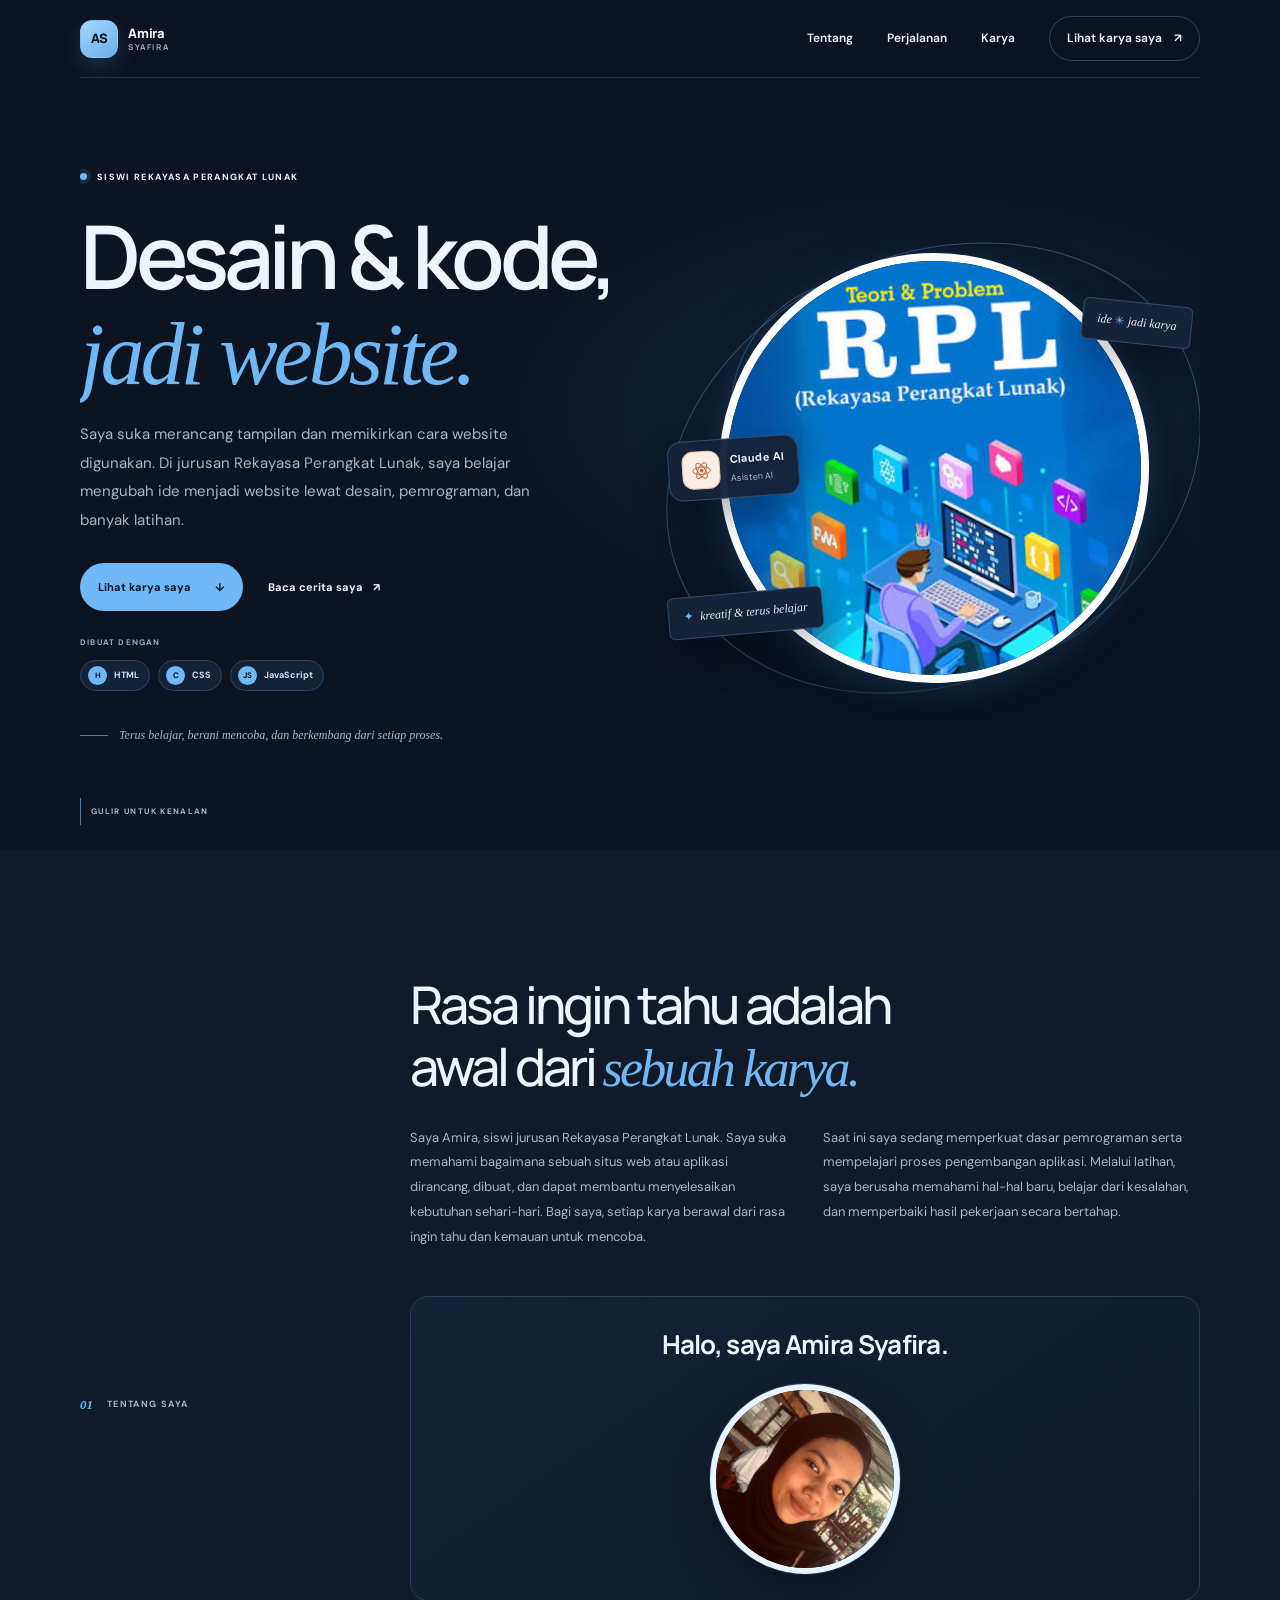
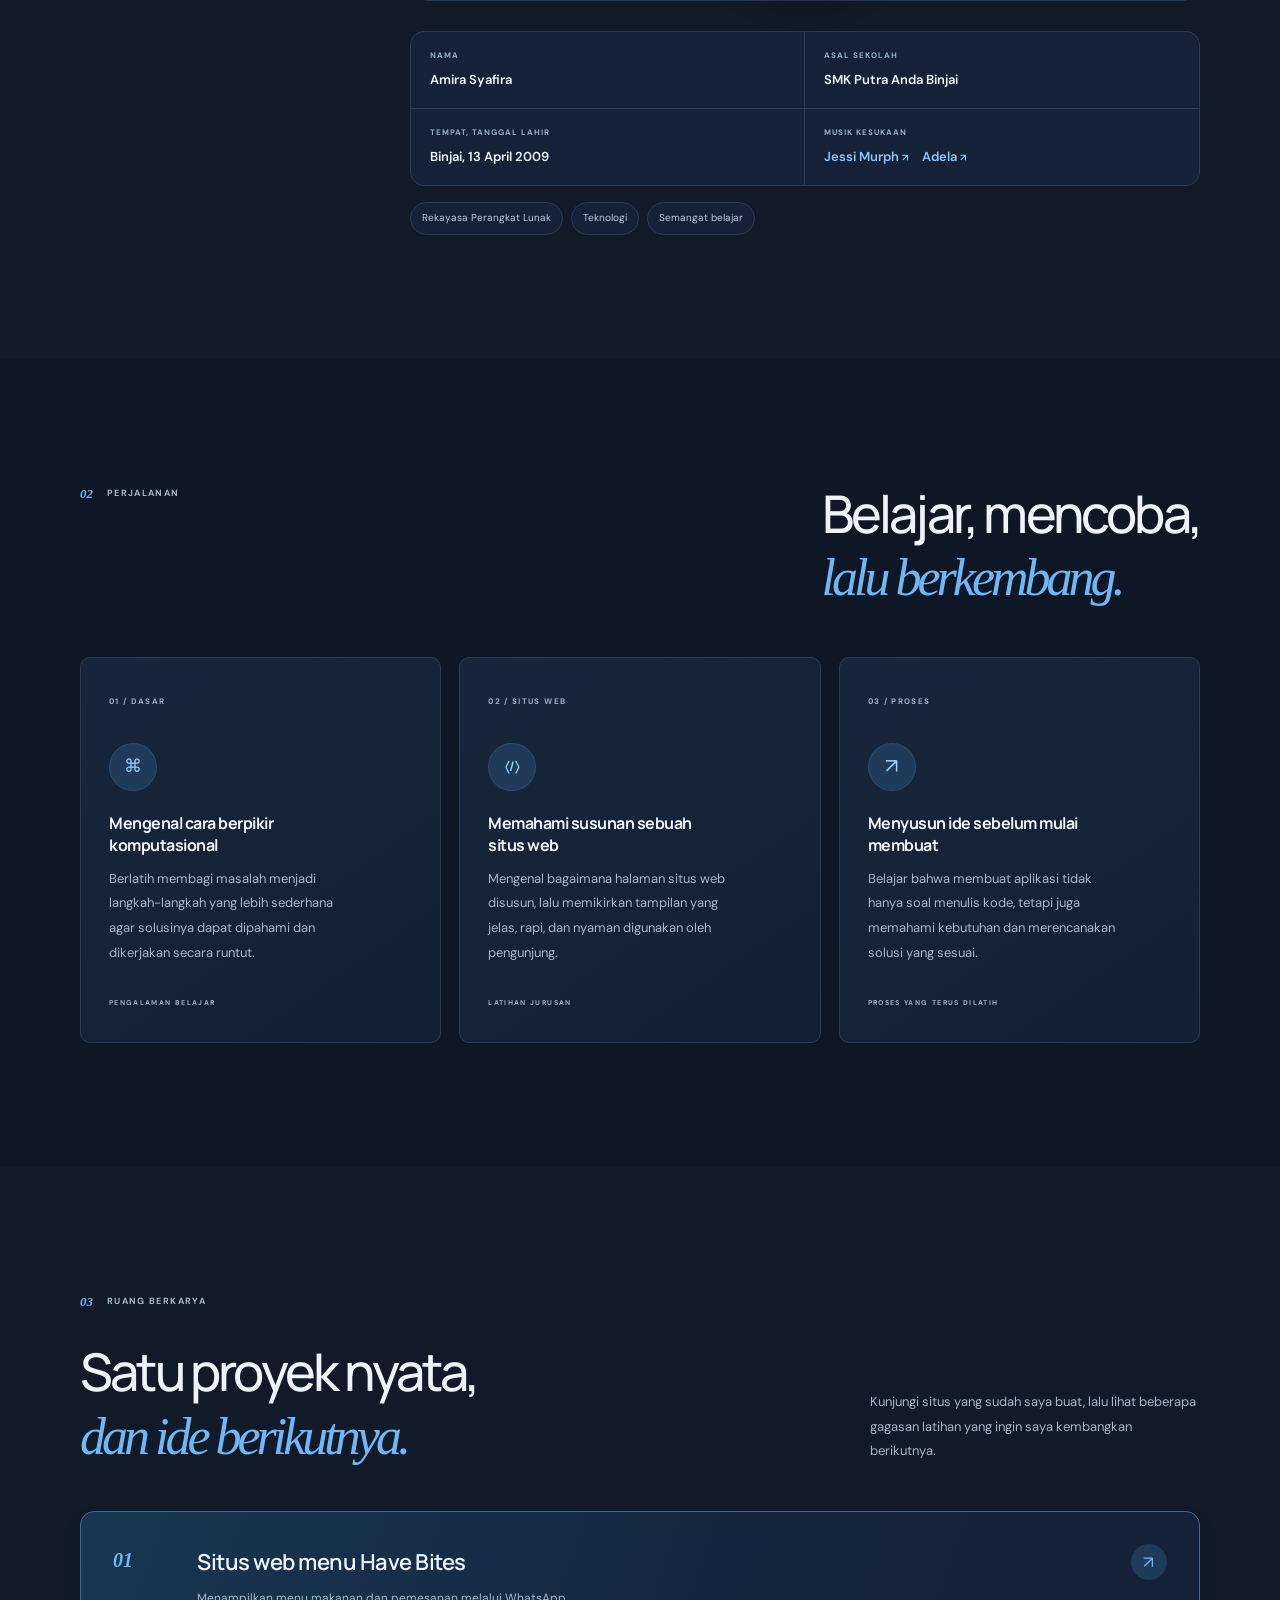
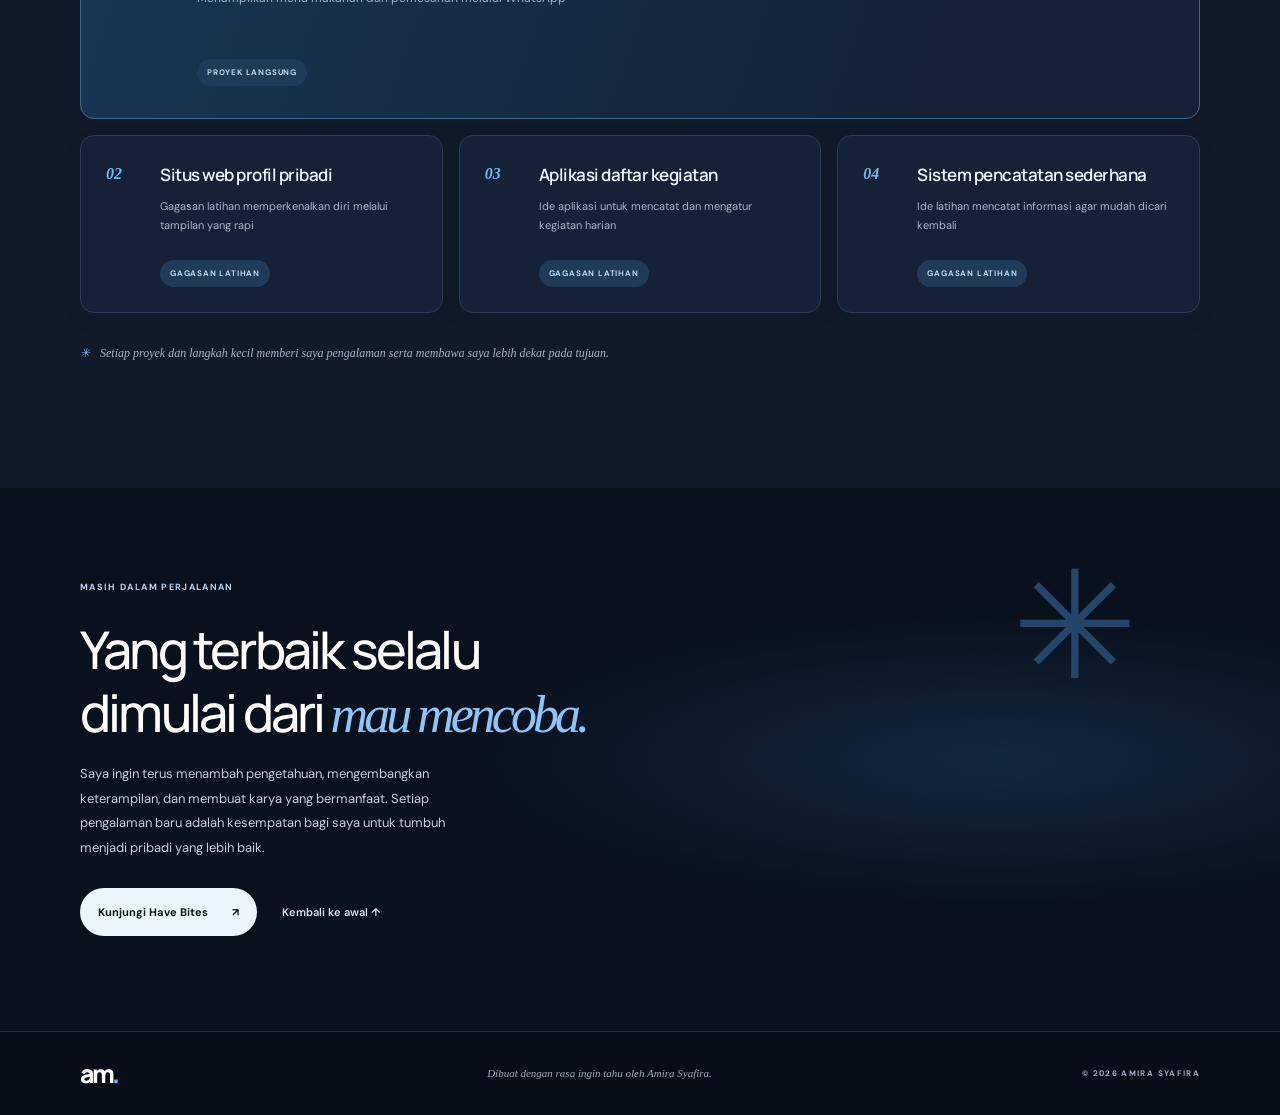
==== commit bfccb45c: "Add files via upload" ====
--- a/index.html
+++ b/index.html
@@ -51,12 +51,11 @@
       <section class="hero container" id="beranda">
         <div class="hero-copy">
           <p class="eyebrow"><span class="status-dot"></span> SISWI REKAYASA PERANGKAT LUNAK</p>
-          <h1>Halo, saya<br /><span>Amira Syafira.</span></h1>
+          <h1>Desain &amp; kode,<br /><span>jadi website.</span></h1>
           <p class="hero-description">
-            Saya tertarik dengan dunia teknologi dan ingin memahami bagaimana
-            sebuah aplikasi dirancang, dibuat, lalu digunakan untuk membantu
-            orang lain. Melalui jurusan Rekayasa Perangkat Lunak, saya belajar
-            mengembangkan ide sederhana menjadi karya yang bermanfaat.
+            Saya suka merancang tampilan dan memikirkan cara website digunakan.
+            Di jurusan Rekayasa Perangkat Lunak, saya belajar mengubah ide
+            menjadi website lewat desain, pemrograman, dan banyak latihan.
           </p>
           <div class="hero-actions">
             <a class="button button-dark" href="#karya">Lihat karya saya <span>↓</span></a>
@@ -78,8 +77,8 @@
           <div class="photo-orbit orbit-two"></div>
           <img
             class="hero-photo"
-            src="assets/amira-photo.jpeg"
-            alt="Foto Amira Syafira"
+            src="assets/portfolio-logo.jpeg"
+            alt="Logo pilihan untuk ilustrasi portofolio"
             width="600"
             height="600"
             fetchpriority="high"
@@ -128,6 +127,18 @@
                 dan memperbaiki hasil pekerjaan secara bertahap.
               </p>
             </div>
+            <div class="profile-portrait">
+              <p class="profile-greeting">Halo, saya Amira Syafira.</p>
+              <img
+                class="profile-photo"
+                src="assets/amira-photo.jpeg"
+                alt="Foto Amira Syafira"
+                width="240"
+                height="240"
+                loading="lazy"
+                decoding="async"
+              />
+            </div>
             <dl class="profile-details" aria-label="Informasi pribadi">
               <div class="profile-detail">
                 <dt>Nama</dt>
--- a/style.css
+++ b/style.css
@@ -249,6 +249,7 @@
   border: 8px solid #fff;
   border-radius: 50%;
   object-fit: cover;
+  object-position: center 10%;
   box-shadow: 0 30px 64px rgb(3 10 18 / 42%), 0 10px 28px rgb(58 126 194 / 34%);
   rotate: -3deg;
   animation: photo-float 6s ease-in-out infinite;
@@ -2018,3 +2019,51 @@
   font-weight: 700;
   letter-spacing: 1.6px;
 }
+
+.profile-portrait {
+  display: flex;
+  flex-direction: column;
+  align-items: center;
+  gap: 18px;
+  margin: 34px 0 0;
+  padding: 26px 20px;
+  border: 1px solid #2b3d54;
+  border-radius: 18px;
+  background: linear-gradient(145deg, #142136, #101a28);
+}
+
+.profile-greeting {
+  margin: 0;
+  color: #edf4fc;
+  font-family: var(--display);
+  font-size: clamp(20px, 3vw, 26px);
+  font-weight: 700;
+  letter-spacing: -0.7px;
+  text-align: center;
+}
+
+.profile-photo {
+  display: block;
+  width: 190px;
+  height: 190px;
+  border: 6px solid #e8f4ff;
+  border-radius: 50%;
+  object-fit: cover;
+  object-position: center 20%;
+  box-shadow: 0 16px 38px rgb(3 10 18 / 42%), 0 0 0 1px rgb(112 184 245 / 22%);
+}
+
+.site-header {
+  box-shadow: none;
+  transition: box-shadow 220ms ease;
+}
+
+.site-header.is-scrolled {
+  box-shadow: 0 12px 30px rgb(0 0 0 / 32%);
+}
+
+@media (prefers-reduced-motion: reduce) {
+  .site-header {
+    transition: none;
+  }
+}
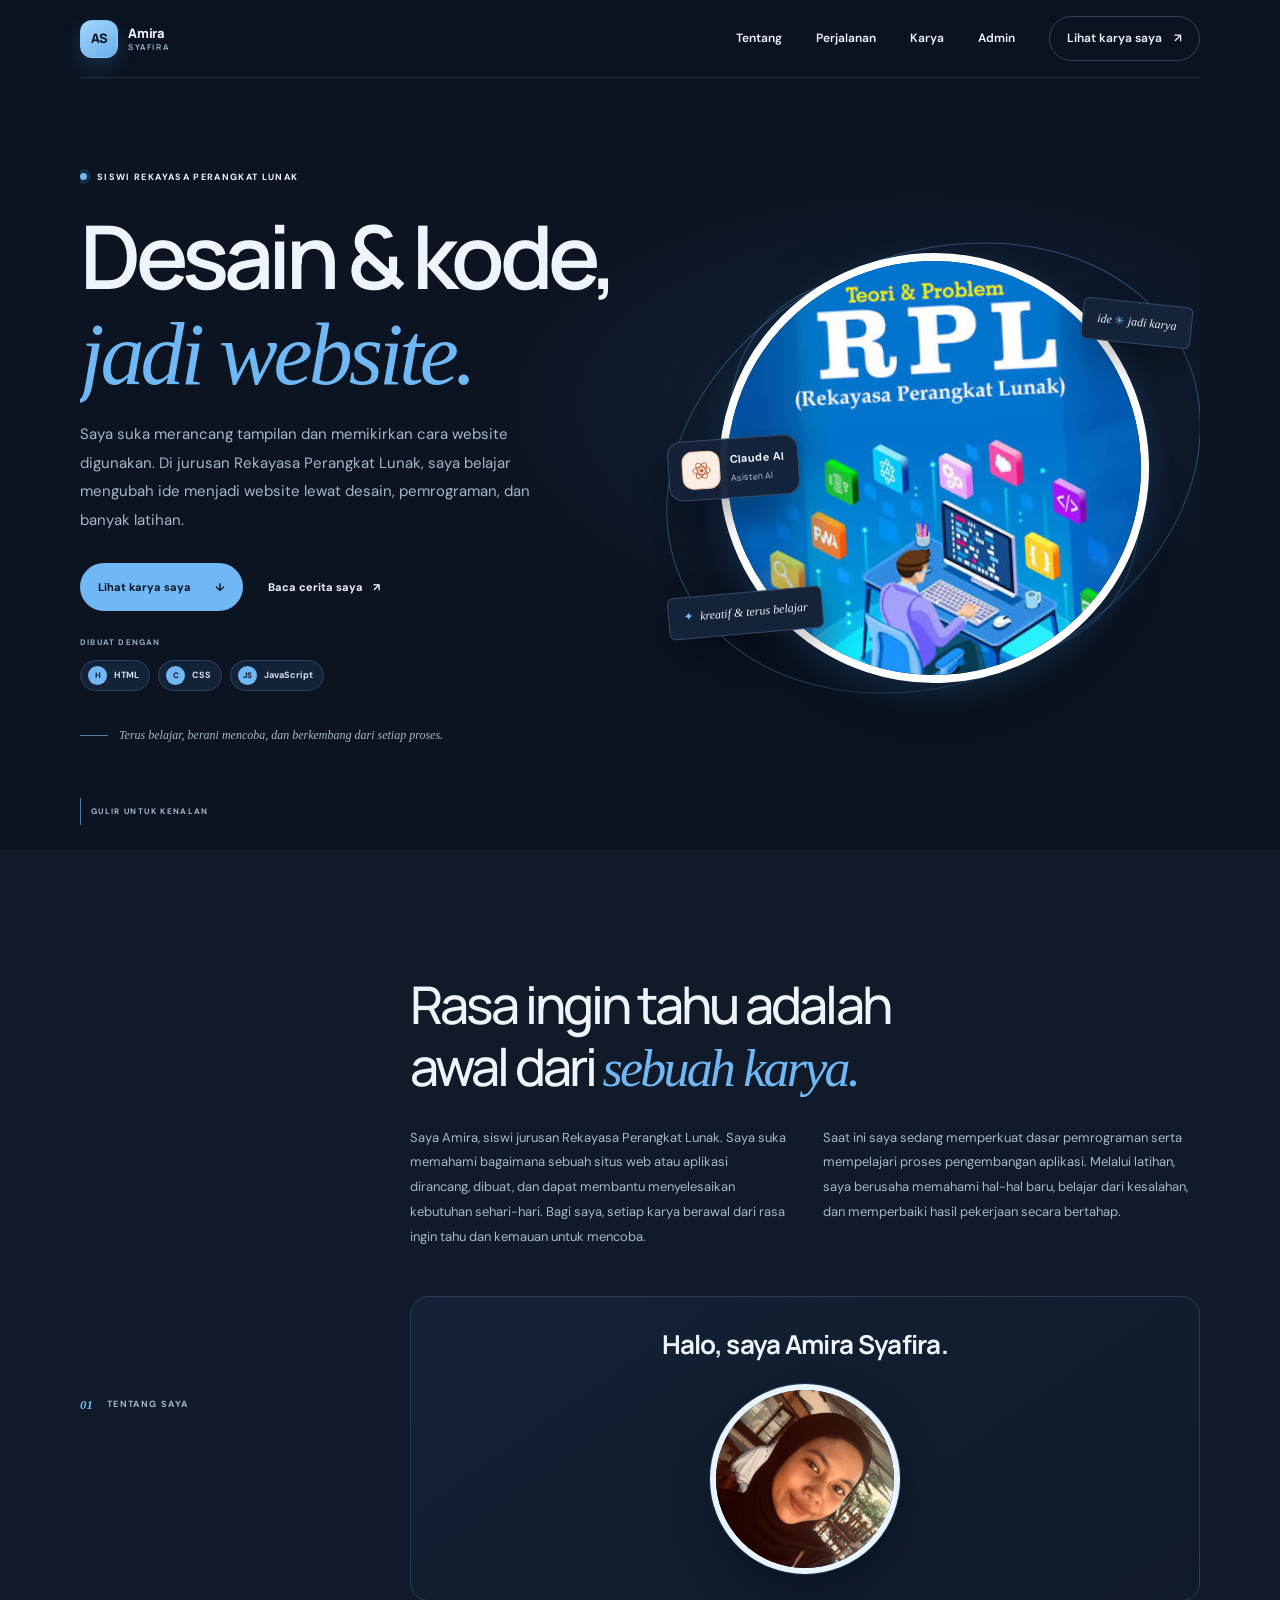
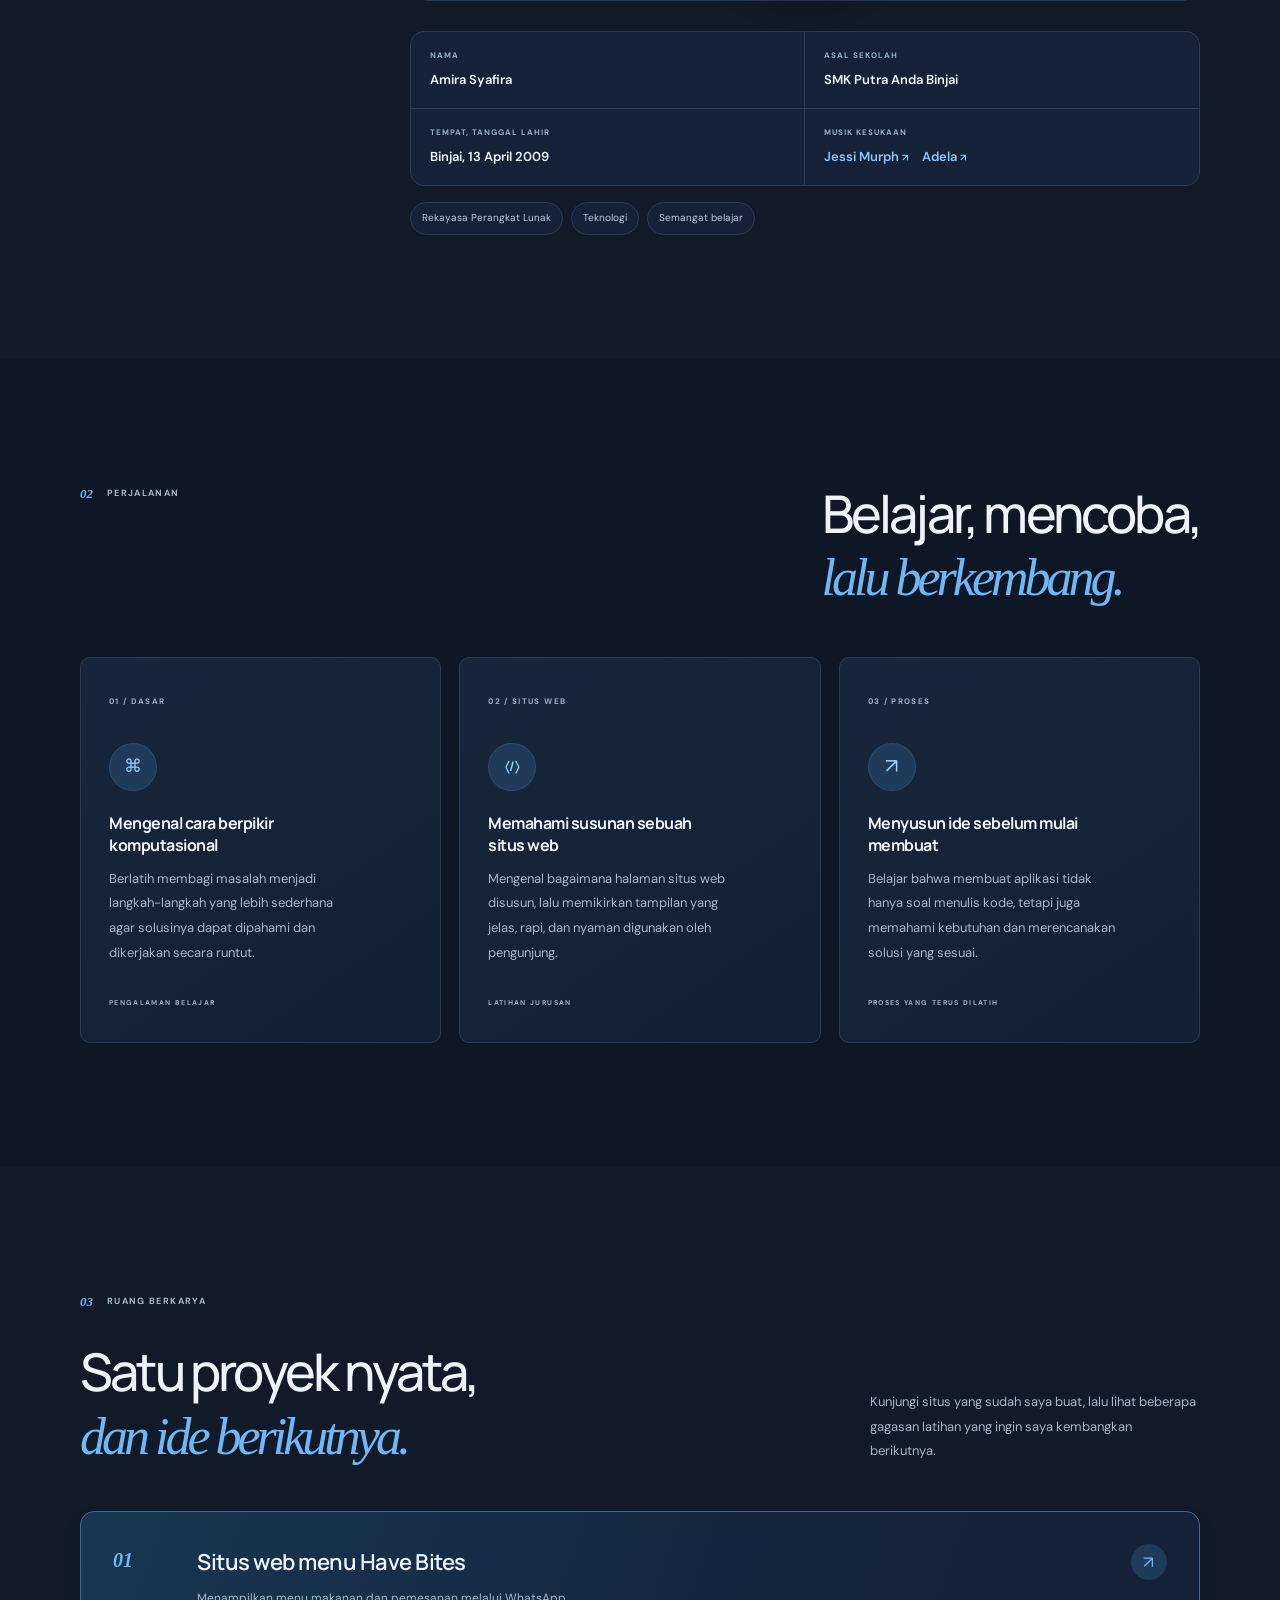
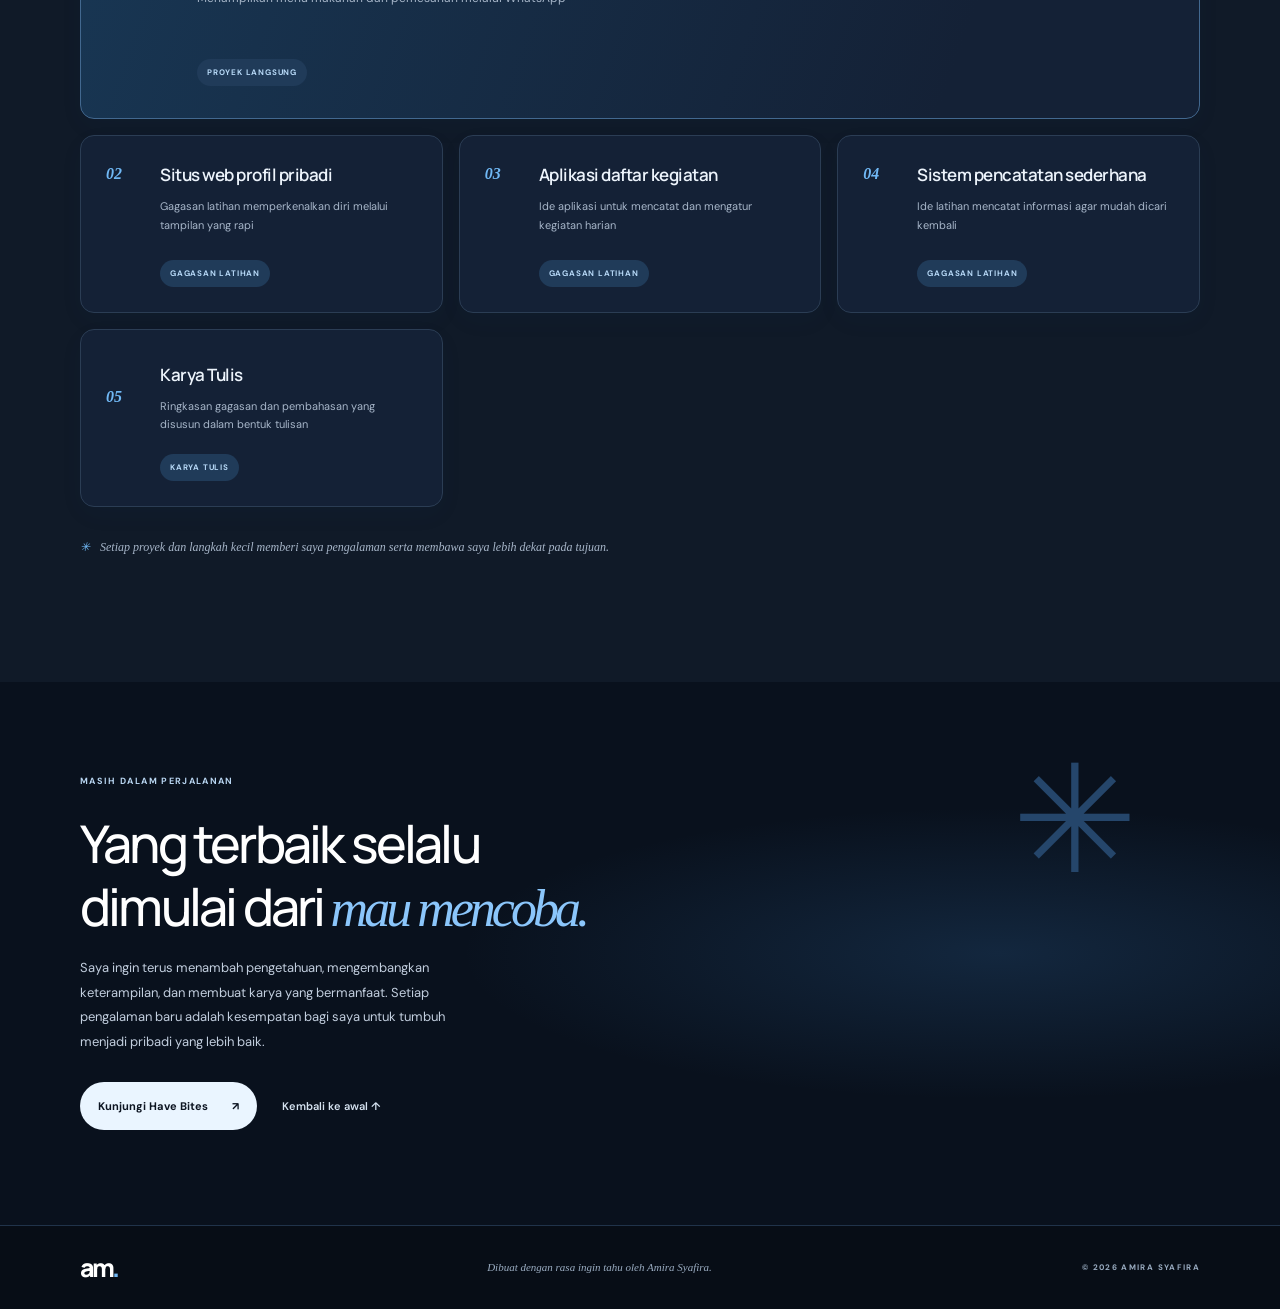
==== commit d153431a: "Add files via upload" ====
--- a/index.html
+++ b/index.html
@@ -42,6 +42,7 @@
           <a href="#tentang">Tentang</a>
           <a href="#perjalanan">Perjalanan</a>
           <a href="#karya">Karya</a>
+          <a href="login.html">Admin</a>
           <a class="nav-cta" href="#karya">Lihat karya saya <span>↗</span></a>
         </div>
       </nav>
@@ -271,6 +272,15 @@
               <span class="project-type">GAGASAN LATIHAN</span>
               <span class="project-arrow" aria-hidden="true"></span>
             </article>
+            <article class="project-row karya-tulis-row" id="karya-tulis">
+              <span class="project-number">05</span>
+              <div class="project-name">
+                <h3>Karya Tulis</h3>
+                <p id="karya-tulis-summary">Ringkasan gagasan dan pembahasan yang disusun dalam bentuk tulisan</p>
+              </div>
+              <span class="project-type">KARYA TULIS</span>
+              <button class="project-arrow karya-tulis-open" type="button" aria-label="Baca karya tulis">↗</button>
+            </article>
           </div>
           <p class="work-footnote"><span>✳</span> Setiap proyek dan langkah kecil memberi saya pengalaman serta membawa saya lebih dekat pada tujuan.</p>
         </div>
@@ -306,5 +316,13 @@
         <span>© <span id="year"></span> AMIRA SYAFIRA</span>
       </div>
     </footer>
+    <dialog class="writing-public-dialog" id="writing-public-dialog">
+      <article class="writing-public-content">
+        <button type="button" class="writing-public-close" id="writing-public-close" aria-label="Tutup">×</button>
+        <p class="eyebrow">KARYA TULIS</p>
+        <h2 id="writing-public-title">Karya Tulis</h2>
+        <div id="writing-public-body"></div>
+      </article>
+    </dialog>
   </body>
 </html>
--- a/style.css
+++ b/style.css
@@ -2067,3 +2067,76 @@
     transition: none;
   }
 }
+
+.karya-tulis-open {
+  border: 0;
+  background: transparent;
+  cursor: pointer;
+}
+
+.karya-tulis-row {
+  align-items: center;
+}
+
+.writing-public-dialog {
+  width: min(720px, calc(100% - 32px));
+  max-height: 82vh;
+  border: 0;
+  border-radius: 16px;
+  padding: 0;
+  box-shadow: 0 24px 80px rgb(3 10 18 / 30%);
+}
+
+.writing-public-dialog::backdrop {
+  background: rgb(16 31 49 / 58%);
+  backdrop-filter: blur(4px);
+}
+
+.writing-public-content {
+  position: relative;
+  max-height: 82vh;
+  overflow-y: auto;
+  padding: 38px 44px 42px;
+  background: #fff;
+}
+
+.writing-public-content h2 {
+  margin: 14px 0 22px;
+  font-family: var(--display);
+  font-size: clamp(28px, 5vw, 42px);
+  letter-spacing: -2px;
+}
+
+.writing-public-content #writing-public-body {
+  color: var(--muted);
+  font-size: 14px;
+  line-height: 1.95;
+  white-space: normal;
+}
+
+.writing-public-content #writing-public-body p {
+  margin-bottom: 16px;
+  white-space: pre-wrap;
+}
+
+.writing-public-close {
+  position: absolute;
+  top: 18px;
+  right: 18px;
+  display: grid;
+  width: 34px;
+  height: 34px;
+  place-items: center;
+  border: 1px solid var(--line);
+  border-radius: 50%;
+  color: var(--ink);
+  background: #fff;
+  font-size: 20px;
+  cursor: pointer;
+}
+
+@media (max-width: 480px) {
+  .writing-public-content {
+    padding: 34px 22px 28px;
+  }
+}
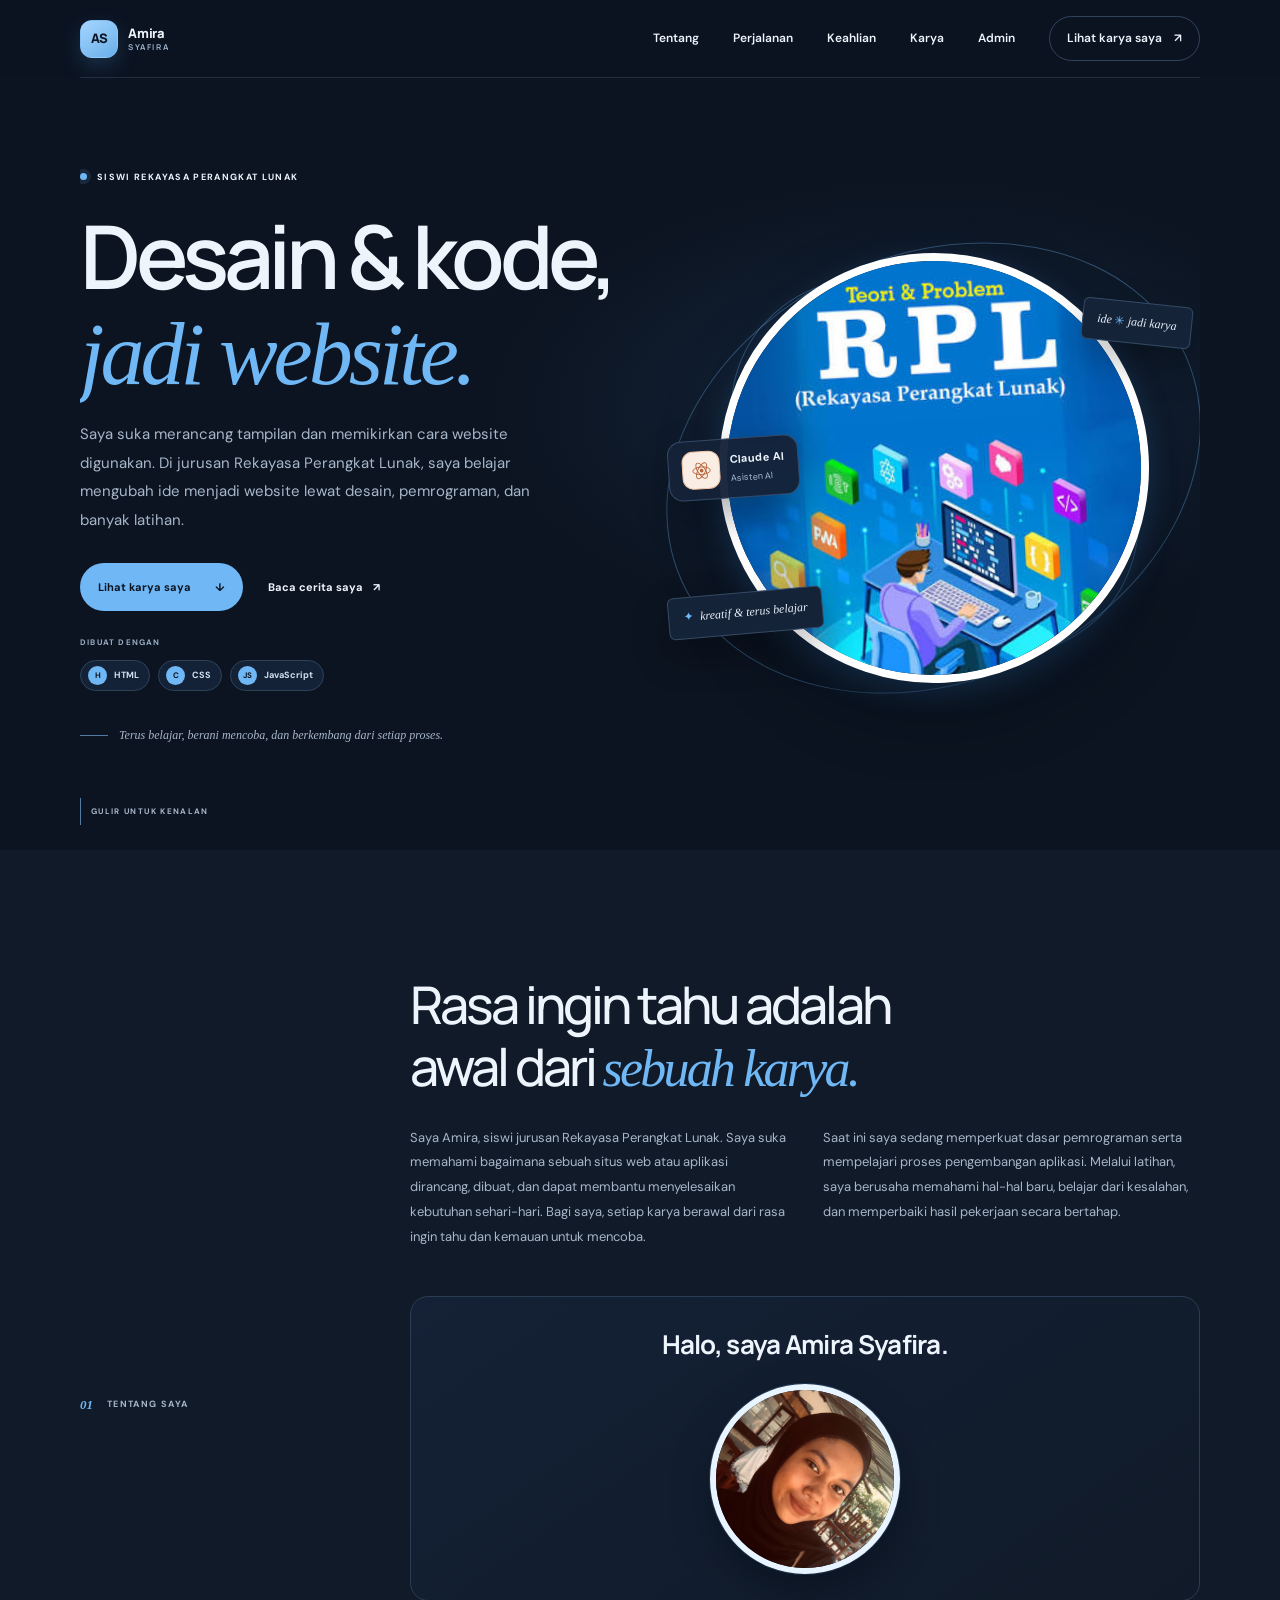
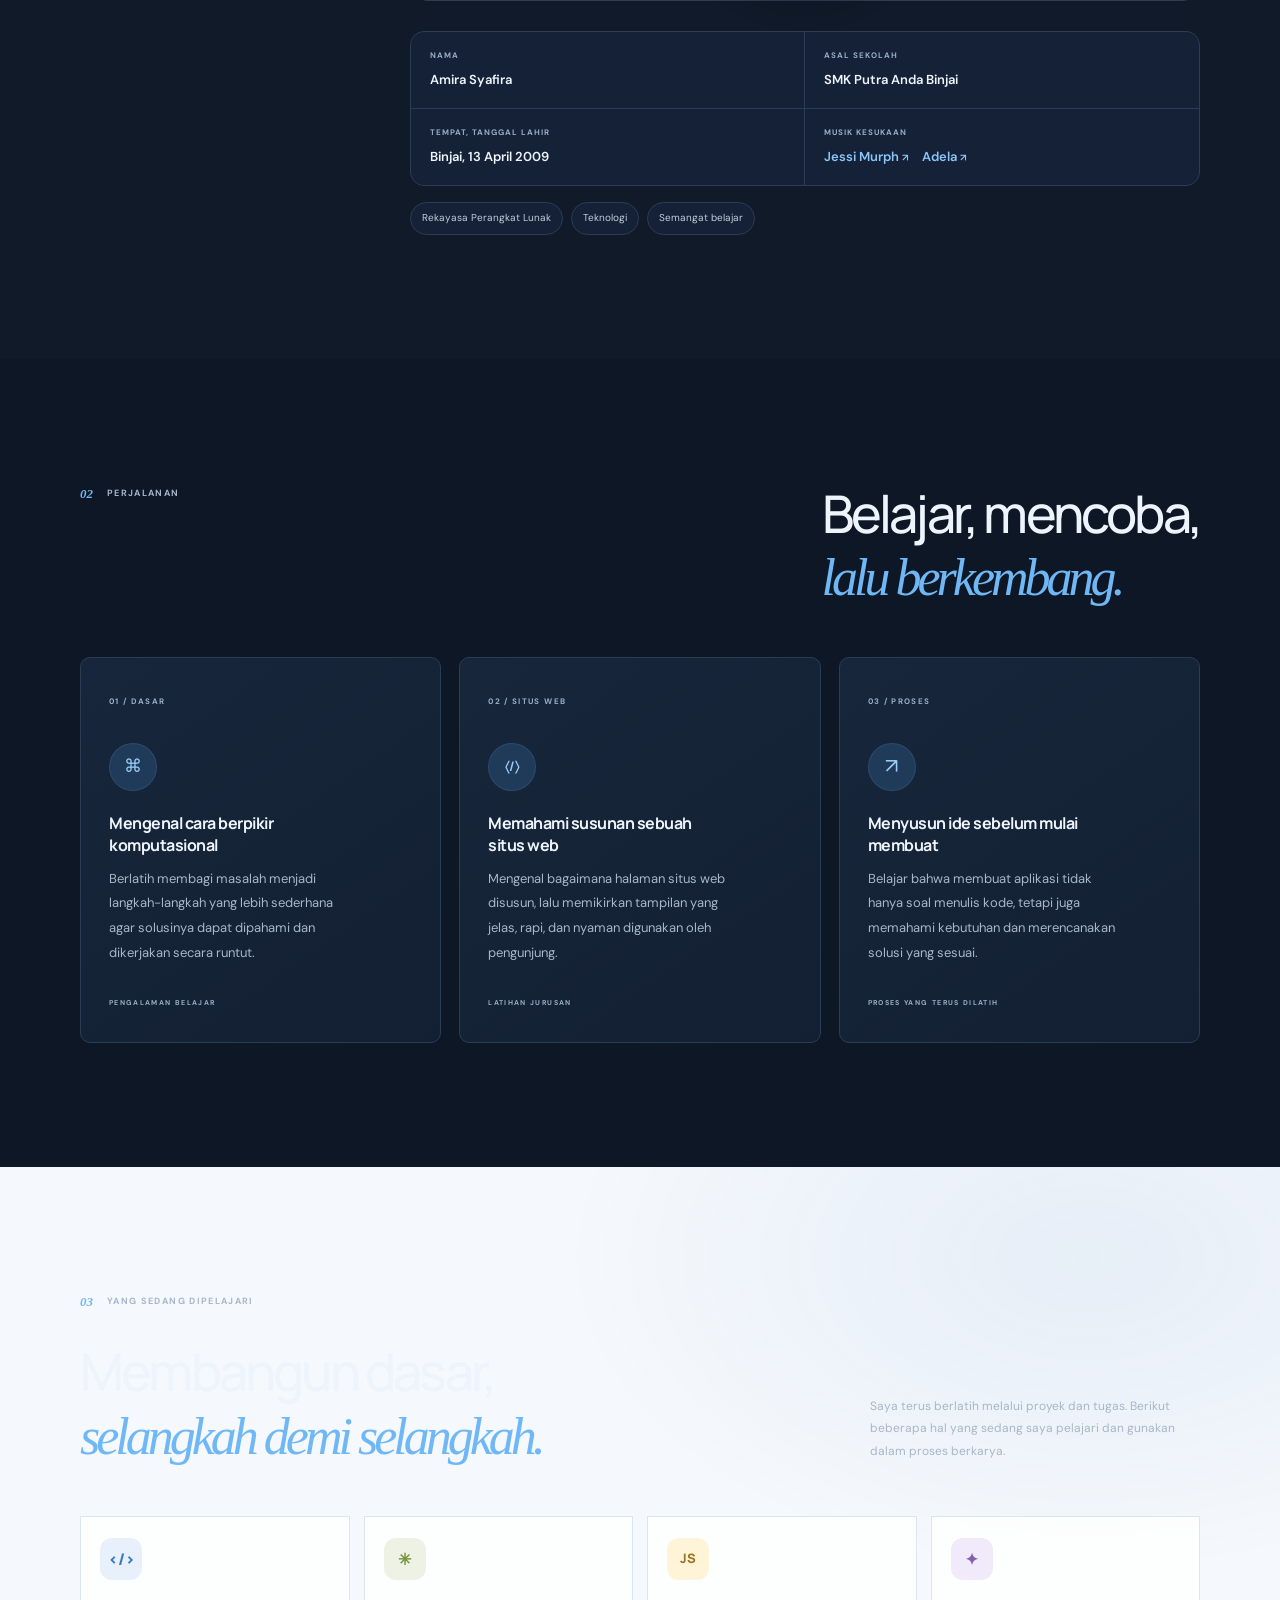
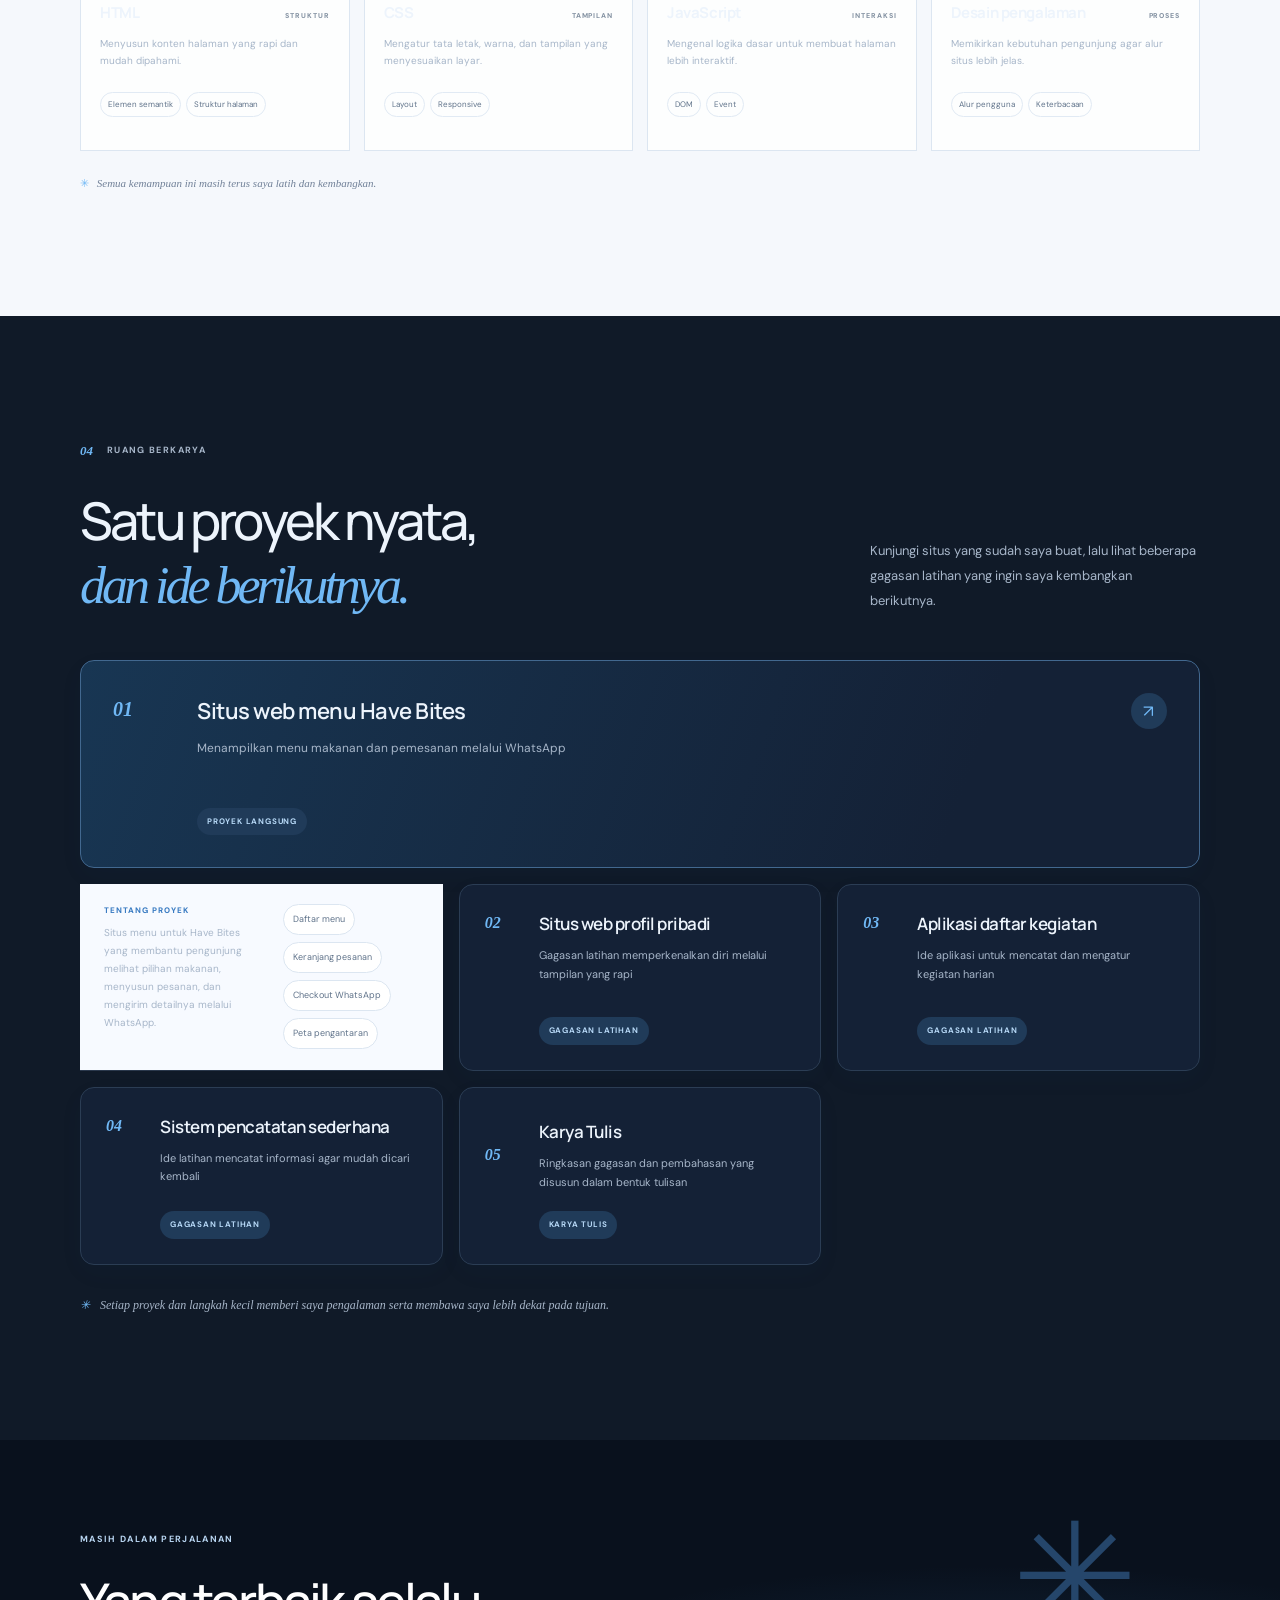
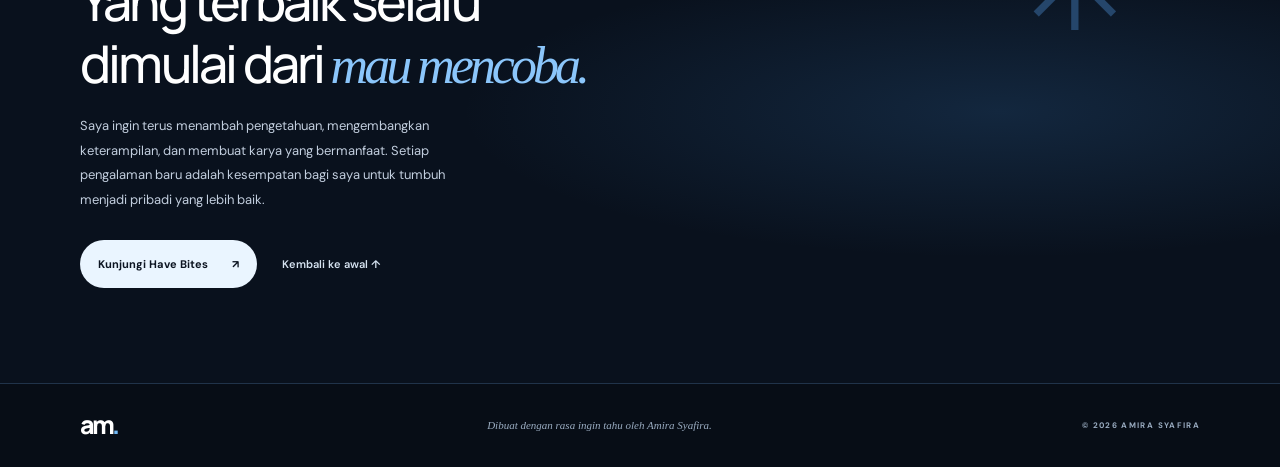
==== commit 6bca6289: "Add files via upload" ====
--- a/index.html
+++ b/index.html
@@ -41,6 +41,7 @@
         <div class="nav-links" id="nav-links">
           <a href="#tentang">Tentang</a>
           <a href="#perjalanan">Perjalanan</a>
+          <a href="#keahlian">Keahlian</a>
           <a href="#karya">Karya</a>
           <a href="login.html">Admin</a>
           <a class="nav-cta" href="#karya">Lihat karya saya <span>↗</span></a>
@@ -214,12 +215,57 @@
         </div>
       </section>
 
+      <section class="skills section" id="keahlian">
+        <div class="container">
+          <div class="section-heading skills-heading">
+            <div>
+              <div class="section-label">
+                <span class="section-number">03</span>
+                <span>YANG SEDANG DIPELAJARI</span>
+              </div>
+              <h2>Membangun dasar,<br /><span>selangkah demi selangkah.</span></h2>
+            </div>
+            <p class="skills-intro">
+              Saya terus berlatih melalui proyek dan tugas. Berikut beberapa
+              hal yang sedang saya pelajari dan gunakan dalam proses berkarya.
+            </p>
+          </div>
+          <div class="skills-grid">
+            <article class="skill-card">
+              <span class="skill-icon" aria-hidden="true">&lt;/&gt;</span>
+              <div class="skill-card-head"><h3>HTML</h3><span>STRUKTUR</span></div>
+              <p>Menyusun konten halaman yang rapi dan mudah dipahami.</p>
+              <div class="skill-tags"><span>Elemen semantik</span><span>Struktur halaman</span></div>
+            </article>
+            <article class="skill-card">
+              <span class="skill-icon skill-icon-style" aria-hidden="true">✳</span>
+              <div class="skill-card-head"><h3>CSS</h3><span>TAMPILAN</span></div>
+              <p>Mengatur tata letak, warna, dan tampilan yang menyesuaikan layar.</p>
+              <div class="skill-tags"><span>Layout</span><span>Responsive</span></div>
+            </article>
+            <article class="skill-card">
+              <span class="skill-icon skill-icon-js" aria-hidden="true">JS</span>
+              <div class="skill-card-head"><h3>JavaScript</h3><span>INTERAKSI</span></div>
+              <p>Mengenal logika dasar untuk membuat halaman lebih interaktif.</p>
+              <div class="skill-tags"><span>DOM</span><span>Event</span></div>
+            </article>
+            <article class="skill-card">
+              <span class="skill-icon skill-icon-idea" aria-hidden="true">✦</span>
+              <div class="skill-card-head"><h3>Desain pengalaman</h3><span>PROSES</span></div>
+              <p>Memikirkan kebutuhan pengunjung agar alur situs lebih jelas.</p>
+              <div class="skill-tags"><span>Alur pengguna</span><span>Keterbacaan</span></div>
+            </article>
+          </div>
+          <p class="skills-note"><span aria-hidden="true">✳</span> Semua kemampuan ini masih terus saya latih dan kembangkan.</p>
+        </div>
+      </section>
+
       <section class="work section" id="karya">
         <div class="container">
           <div class="work-heading">
             <div>
               <div class="section-label">
-                <span class="section-number">03</span>
+                <span class="section-number">04</span>
                 <span>RUANG BERKARYA</span>
               </div>
               <h2>Satu proyek nyata,<br /><span>dan ide berikutnya.</span></h2>
@@ -245,6 +291,15 @@
               <span class="project-type">PROYEK LANGSUNG</span>
               <span class="project-arrow" aria-hidden="true">↗</span>
             </a>
+            <div class="project-details">
+              <div>
+                <p class="project-details-label">TENTANG PROYEK</p>
+                <p>Situs menu untuk Have Bites yang membantu pengunjung melihat pilihan makanan, menyusun pesanan, dan mengirim detailnya melalui WhatsApp.</p>
+              </div>
+              <div class="project-features" aria-label="Fitur proyek">
+                <span>Daftar menu</span><span>Keranjang pesanan</span><span>Checkout WhatsApp</span><span>Peta pengantaran</span>
+              </div>
+            </div>
             <article class="project-row">
               <span class="project-number">02</span>
               <div class="project-name">
--- a/style.css
+++ b/style.css
@@ -954,6 +954,199 @@
 .project-arrow,
 .work-footnote span {
   color: #397bc2;
+}
+
+.skills {
+  background:
+    radial-gradient(ellipse at 85% 12%, rgb(57 123 194 / 8%), transparent 34%),
+    #f5f8fc;
+}
+
+.skills-heading {
+  align-items: flex-end;
+  gap: 30px;
+}
+
+.skills-heading .section-label {
+  margin-bottom: 29px;
+}
+
+.skills-intro {
+  max-width: 330px;
+  margin: 0 0 5px;
+  color: var(--muted);
+  font-size: 12px;
+  line-height: 1.9;
+}
+
+.skills-grid {
+  display: grid;
+  grid-template-columns: repeat(4, minmax(0, 1fr));
+  gap: 14px;
+}
+
+.skill-card {
+  min-height: 235px;
+  padding: 21px 19px;
+  border: 1px solid #dce6f1;
+  background: rgb(255 255 255 / 84%);
+  transition: transform 180ms ease, box-shadow 180ms ease, border-color 180ms ease;
+}
+
+.skill-card:hover {
+  transform: translateY(-4px);
+  border-color: #b7cde3;
+  box-shadow: 0 16px 36px rgb(34 73 113 / 9%);
+}
+
+.skill-icon {
+  display: grid;
+  width: 42px;
+  height: 42px;
+  margin-bottom: 21px;
+  place-items: center;
+  border-radius: 12px;
+  background: #e8f1fb;
+  color: #397bc2;
+  font-family: var(--display);
+  font-size: 16px;
+  font-weight: 800;
+}
+
+.skill-icon-style { background: #eef2e5; color: #78953f; }
+.skill-icon-js { background: #fff3d8; color: #9a7526; font-size: 13px; }
+.skill-icon-idea { background: #f0eafa; color: #8062ad; }
+
+.skill-card-head {
+  display: flex;
+  align-items: baseline;
+  justify-content: space-between;
+  gap: 7px;
+}
+
+.skill-card-head h3 {
+  margin: 0;
+  font-family: var(--display);
+  font-size: 15px;
+  letter-spacing: -.4px;
+}
+
+.skill-card-head > span {
+  color: #8492a2;
+  font-size: 7px;
+  font-weight: 800;
+  letter-spacing: .9px;
+}
+
+.skill-card > p {
+  min-height: 43px;
+  margin: 9px 0 14px;
+  color: var(--muted);
+  font-size: 10px;
+  line-height: 1.7;
+}
+
+.skill-tags {
+  display: flex;
+  flex-wrap: wrap;
+  gap: 5px;
+}
+
+.skill-tags span {
+  padding: 5px 7px;
+  border: 1px solid #e1eaf4;
+  border-radius: 20px;
+  color: #60738a;
+  font-size: 8px;
+}
+
+.skills-note {
+  margin: 23px 0 0;
+  color: #718198;
+  font-family: var(--serif);
+  font-size: 11px;
+  font-style: italic;
+}
+
+.skills-note span {
+  margin-right: 5px;
+  color: var(--blue);
+  font-style: normal;
+}
+
+.project-details {
+  display: grid;
+  grid-template-columns: 1.1fr 1fr;
+  gap: 30px;
+  padding: 20px 24px 21px;
+  border-bottom: 1px solid var(--line);
+  background: #f7faff;
+}
+
+.project-details-label {
+  margin-bottom: 7px;
+  color: #397bc2;
+  font-size: 8px;
+  font-weight: 800;
+  letter-spacing: 1px;
+}
+
+.project-details p:last-child {
+  max-width: 470px;
+  margin: 0;
+  color: var(--muted);
+  font-size: 10px;
+  line-height: 1.8;
+}
+
+.project-features {
+  display: flex;
+  align-content: center;
+  flex-wrap: wrap;
+  gap: 7px;
+}
+
+.project-features span {
+  padding: 7px 9px;
+  border: 1px solid #dce6f1;
+  border-radius: 30px;
+  background: #fff;
+  color: #60738a;
+  font-size: 9px;
+}
+
+@media (max-width: 800px) {
+  .skills-heading {
+    display: block;
+  }
+
+  .skills-intro {
+    margin-top: 20px;
+  }
+
+  .skills-grid {
+    grid-template-columns: repeat(2, minmax(0, 1fr));
+  }
+
+  .project-details {
+    grid-template-columns: 1fr;
+    gap: 13px;
+    padding: 18px 0 20px 41px;
+  }
+}
+
+@media (max-width: 480px) {
+  .skills-grid {
+    grid-template-columns: 1fr;
+  }
+
+  .skill-card {
+    min-height: 0;
+  }
+
+  .skill-card > p {
+    min-height: 0;
+  }
 }
 
 .about-tags span {
